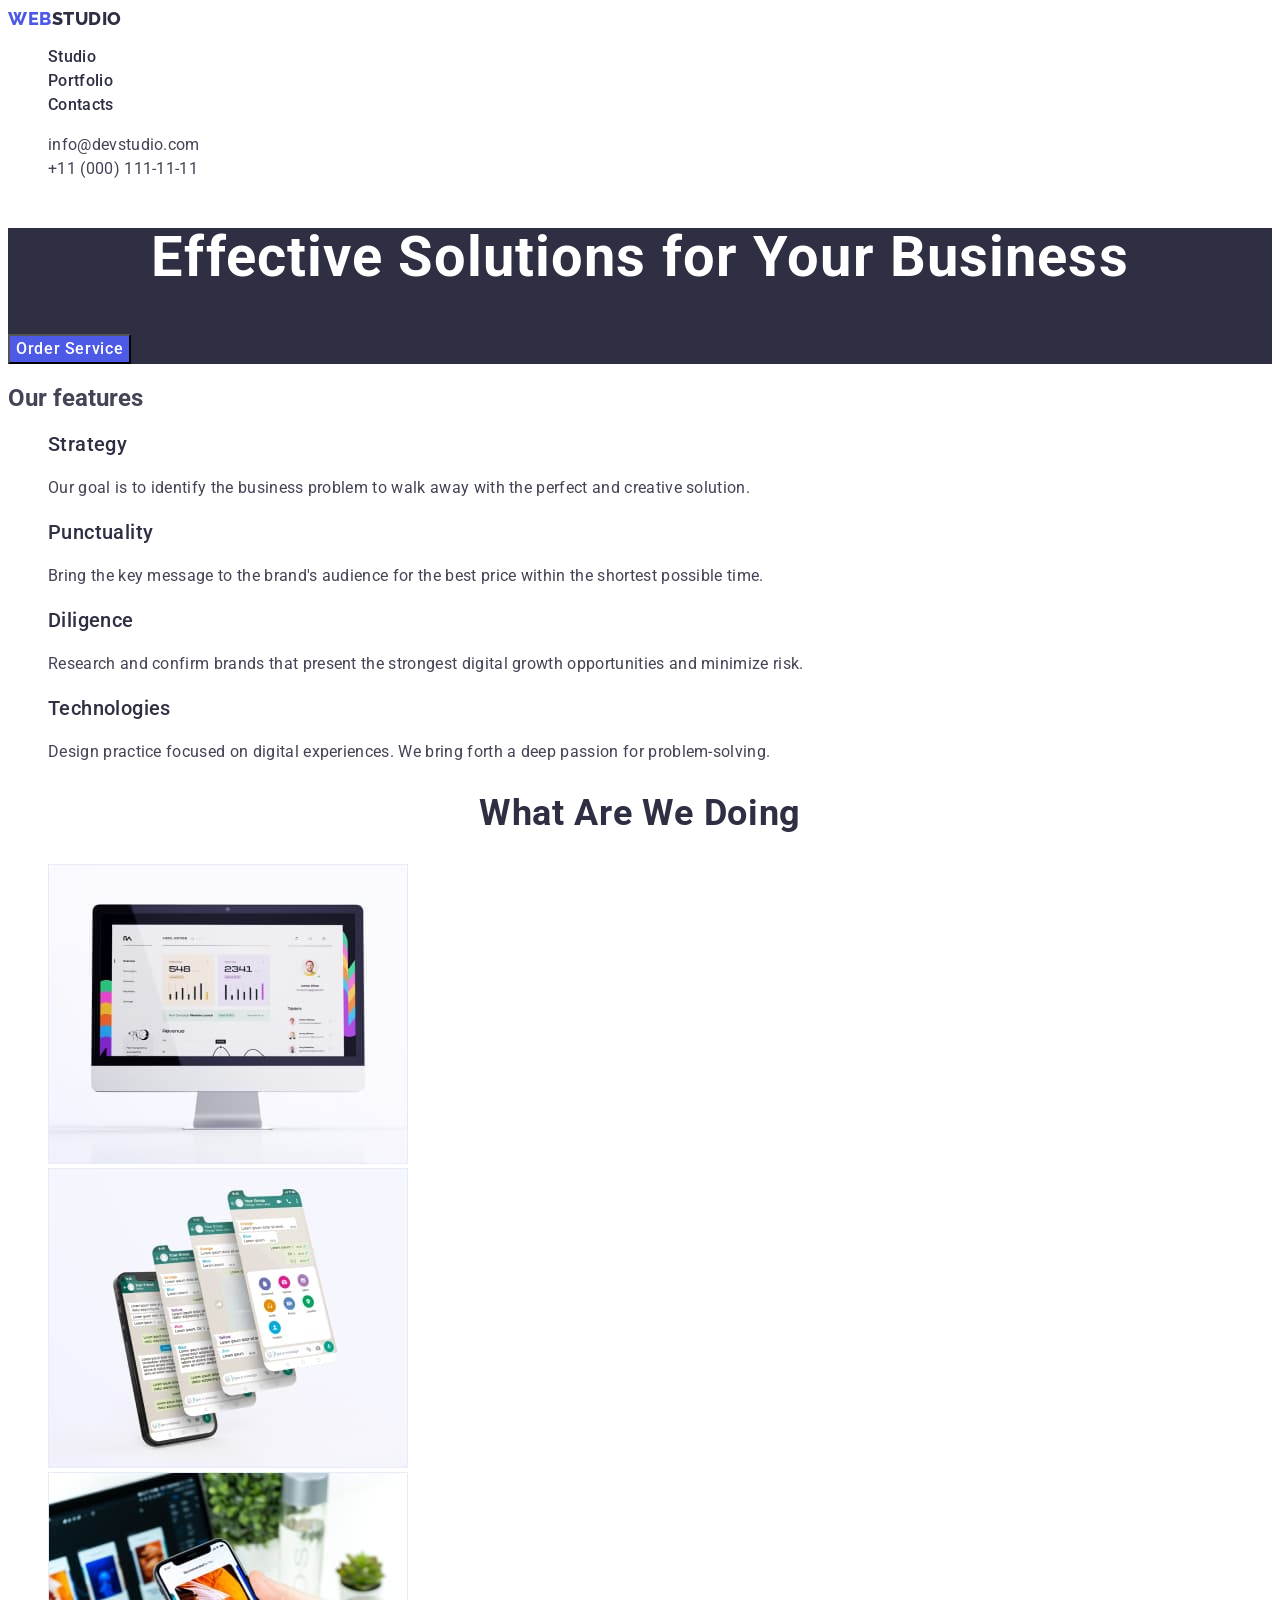
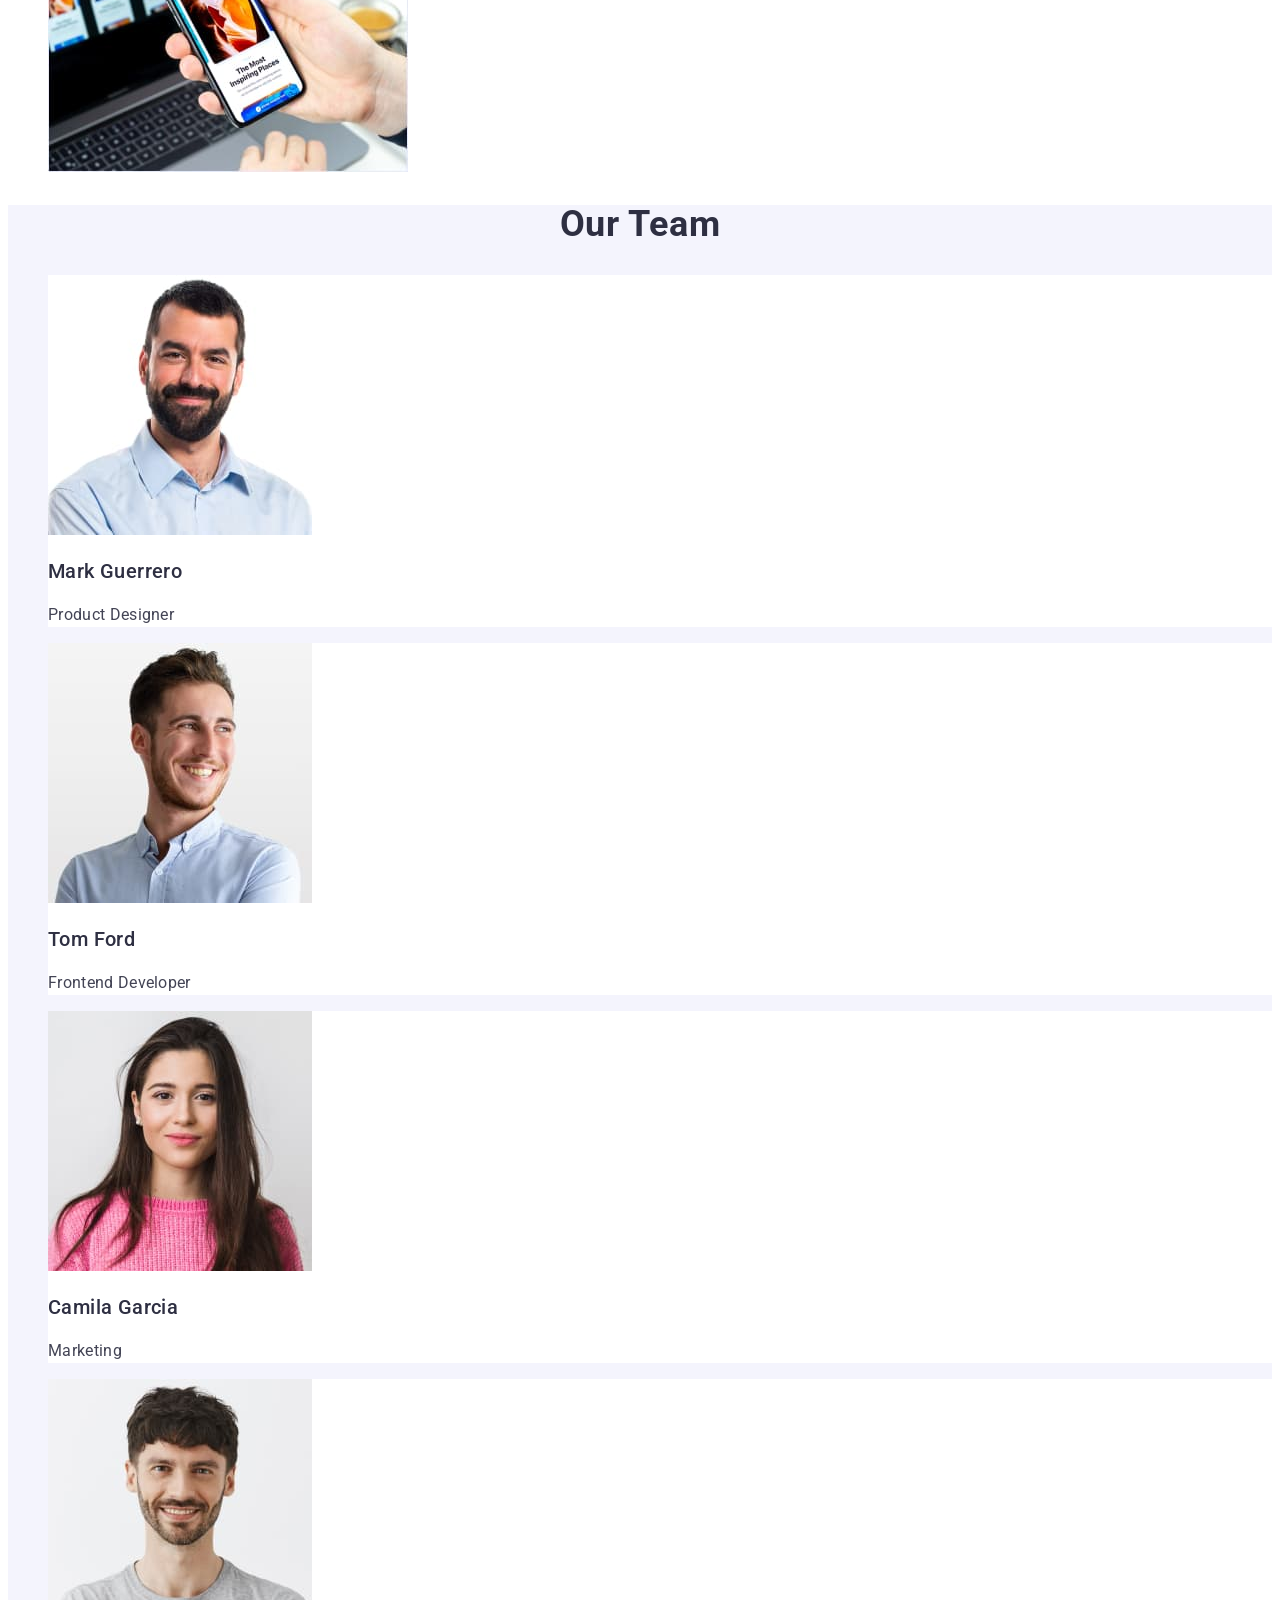
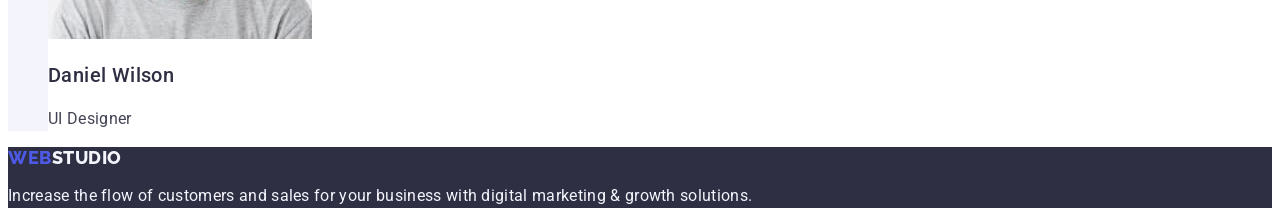
==== index.html @ b7b67eef "Initial commit" ====
<!DOCTYPE html>
<html lang="en">
<head>
    <meta charset="UTF-8">
    <meta name="viewport" content="width=device-width, initial-scale=1.0">
    <title>Home work</title>
    <link rel="preconnect" href="https://fonts.googleapis.com">
    <link rel="preconnect" href="https://fonts.gstatic.com" crossorigin>
    <link href="https://fonts.googleapis.com/css2?family=Raleway:wght@800&family=Roboto:wght@400;500;700;900&display=swap"
        rel="stylesheet">
    <link rel="stylesheet" href="./css/styles.css">
</head>
<body>
    <header>
        <nav class="navigation">
            <a href="./index.html" class="navigation-logo link">
                Web<span class="logo-part">Studio</span>
            </a>

            <ul class="navigation-list list">
               
                <li class="list-item">
                    <a href="./index.html" class="item-link link">Studio</a>
                </li>
               
                <li class="list-item">
                    <a href="./portfolio.html" class="item-link link">Portfolio</a>
                </li>
                
                <li class="list-item">
                    <a href="" class="item-link link">Contacts</a>
                </li>
            
            </ul>
        </nav>

        <address class="contacts-nav">
            <ul class="contacts-list list">
                
                <li class="list-item">
                    <a href="mailto:info@devstudio.com" class="item-link link">info@devstudio.com</a>
                </li>
                
                <li class="list-item">
                    <a href="tel:+110001111111" class="item-link link">+11 (000) 111-11-11</a>
                </li>
            
            </ul>
         </address>
    </header>

    <main>
        
        <section class="hero">
                <h1 class="hero-title">Effective Solutions for Your Business</h1>
                <button type="button" class="hero-button">Order Service</button>
        </section>
        

        <section class="features">
            <h2 class="features-title">Our features</h2>
            <ul class="features-list list">
                <li class="list-item">
                    <h3 class="item-title">Strategy</h3>
                    <p class="item-text">Our goal is to identify the business
                    problem to walk away with the perfect and creative solution.</p>
                </li>
                <li class="list-item">
                    <h3 class="item-title">Punctuality</h3>
                    <p class="item-text">Bring the key message to the brand's audience for the best price within the shortest possible time.</p>
                </li>
                <li class="list-item">
                    <h3 class="item-title">Diligence</h3>
                    <p class="item-text">Research and confirm brands that present the strongest digital growth opportunities and minimize risk.</p>
                </li>
                <li class="list-item">
                    <h3 class="item-title">Technologies</h3>
                    <p class="item-text">Design practice focused on digital experiences. We bring forth a deep passion for problem-solving.</p>
                </li>
            </ul>
        </section>

        <section class="work">
            <h2 class="work-title">What are we doing</h2>
            <ul class="work-list list">
                <li class="work-item">
                    <img src="./images/img1.jpg" alt="Monitor displaying statistics" width="360">
                </li>
                <li class="work-item">
                    <img src="./images/img2(1).jpg" alt="Mobile phone and correspondence" width="360">
                </li>
                <li class="work-item">
                    <img src="./images/img3(1).jpg" alt="Mobile phone and laptop with images on screen" width="360">
                </li>
            </ul>
        </section>

        <section class="team">
            <h2 class="team-title">Our Team</h2>
            <ul class="team-list list">
                <li class="list-item">
                    <img src="./images/img(1).jpg" alt="photo of a company employee" width="264">
                    <h3 class="item-title">Mark Guerrero</h3>
                    <p class="item-text">Product Designer</p>
                </li>
                <li class="list-item">
                    <img src="./images/img(2)(1)(1).jpg" alt="photo of a company employee" width="264">
                    <h3 class="item-title">Tom Ford</h3>
                    <p class="item-text">Frontend Developer</p>
                </li>
                <li class="list-item">
                    <img src="./images/img(3)(1)(1).jpg" alt="photo of a company employee" width="264">
                    <h3 class="item-title">Camila Garcia</h3>
                    <p class="item-text">Marketing</p>
                </li>
                <li class="list-item">
                    <img src="./images/img(4)(1).jpg" alt="photo of a company employee" width="264">
                    <h3 class="item-title">Daniel Wilson</h3>
                    <p class="item-text">UI Designer</p>
                </li>
            </ul>
        </section>
    </main>

    <footer class="second-logo">
        <a href="./index.html" class="second-logo-link link">
            Web<span class="second-logo-part">Studio</span>
        </a>
        <p class="second-logo-text">Increase the flow of customers and sales for your business with digital marketing & growth solutions.</p>
    </footer>
</body>
</html>
---- css/styles.css ----
:root {
     --main-text-color: #434455;
     --secondary-text-color: #2E2F42;
     --main-bg-color: #FFF;
     --secobdary-bg-color: #F4F4FD;
     --main-focus-color: #4D5AE5;
     --secondary-focus-color: #404BBF;
}

body {
     font-family: 'Roboto', sans-serif;
     background-color: var(--main-bg-color);
     color: var(--main-text-color)
}

.link {
     text-decoration: none;
}

.list {
     list-style: none;
}

/* logo */

.navigation-logo {
      font-size: 18px;
      font-family: 'Raleway', sans-serif;
      font-weight: 800;
      line-height: 1.17;
      letter-spacing: 0.54px;
      text-transform: uppercase;
      color: var(--main-focus-color);
}

.logo-part {
     color: var(--secondary-text-color);
}

/* Header navigation */

.navigation-list .item-link {
     font-size: 16px;
     font-weight: 500;
     line-height: 1.5;
     letter-spacing: 0.02em;
     color: var(--secondary-text-color);
}

.navigation-list .item-link:hover,
.navigation-list .item-link:focus {
     color: var(--secondary-focus-color);
}

.contacts-nav {
     font-style: normal;
}

.contacts-list .item-link {
      font-size: 16px;
      line-height: 1.5;
      letter-spacing: 0.02em;
      color: var(--main-text-color);
}

.contacts-list .item-link:hover,
.contacts-list .item-link:focus {
     color: var(--secondary-focus-color);
}

/* Hero section */

.hero {
     background-color: var(--secondary-text-color);
}

.hero-title {
      font-size: 56px;
      font-weight: 700;
      line-height: 1.07;
      letter-spacing: 0.02em;
      text-align: center;
      color: var(--main-bg-color);
}

.hero-button {
      font-size: 16px;
      font-family: 'Roboto', sans-serif;
      font-weight: 500;
      line-height: 1.5;
      letter-spacing: 0.04em;
      background-color: var(--main-focus-color);
      color: var(--main-bg-color);
      cursor: pointer;
}

.hero-button:hover,
.hero-button:focus {
     background-color: var(--secondary-focus-color);
}

/* Features section */

.features-list .item-title {
      font-size: 20px;
      font-family: Roboto;
      font-weight: 500;
      line-height: 1.2;
      letter-spacing: 0.02em;
      color: var(--secondary-text-color);
}

.features-list .item-text {
      font-size: 16px;
      line-height: 1.5;
      letter-spacing: 0.02em;
      color: var(--main-text-color);
}

/* Work section */

.work-title {
      font-size: 36px;
      font-weight: 700;
      line-height: 1.11;
      letter-spacing: 0.02em;
      text-transform: capitalize;
      text-align: center;
      color: var(--secondary-text-color);
}

/* Team section */

.team {
     background-color: var(--secobdary-bg-color);
}

.team-title {
      font-size: 36px;
      font-weight: 700;
      line-height: 1.11;
      letter-spacing: 0.02em;
      text-transform: capitalize;
      text-align: center;
      color: var(--secondary-text-color);
}

.team-list .list-item {
     background-color: var(--main-bg-color);
}

.team-list .item-title {
      font-size: 20px;
      font-weight: 500;
      line-height: 1.2;
      letter-spacing: 0.02em;
      color: var(--secondary-text-color);
}

.team-list .item-text {
      font-size: 16px;
      line-height: 1.5;
      letter-spacing: 0.02em;
      color: var(--main-text-color);
}

/* Footer */

.second-logo {
     background-color: var(--secondary-text-color);
}

.second-logo-link {
      font-size: 18px;
      font-family: 'Raleway', sans-serif;
      font-weight: 800;
      line-height: 1.17;
      letter-spacing: 0.03em;
      text-transform: uppercase;
      color: var(--main-focus-color);
}

.second-logo-part {
     color: var(--secobdary-bg-color);
}

.second-logo-text {
      font-size: 16px;
      line-height: 1.5;
      letter-spacing: 0.02em;
      color: var(--secobdary-bg-color);
}

/* Portfolio services */

.services-list .item-button {
      font-size: 16px;
      font-family: 'Roboto', sans-serif;
      font-weight: 500;
      line-height: 1.5;
      letter-spacing: 0.04em;
      color: var(--main-focus-color);
      background-color: var(--secobdary-bg-color);
      cursor: pointer;
}

.services-list .item-button:hover,
.services-list .item-button:focus {
     color: var(--main-bg-color);
     background-color: var(--secondary-focus-color);
}

/* Images */

.images-list .item-title {
      font-size: 20px;
      font-weight: 500;
      line-height: 1.2;
      letter-spacing: 0.02em;
      color: var(--secondary-text-color);
}

.images-list .item-text {
      font-size: 16px;
      line-height: 1.5;
      letter-spacing: 0.02em;
      color: var(--main-text-color)
}
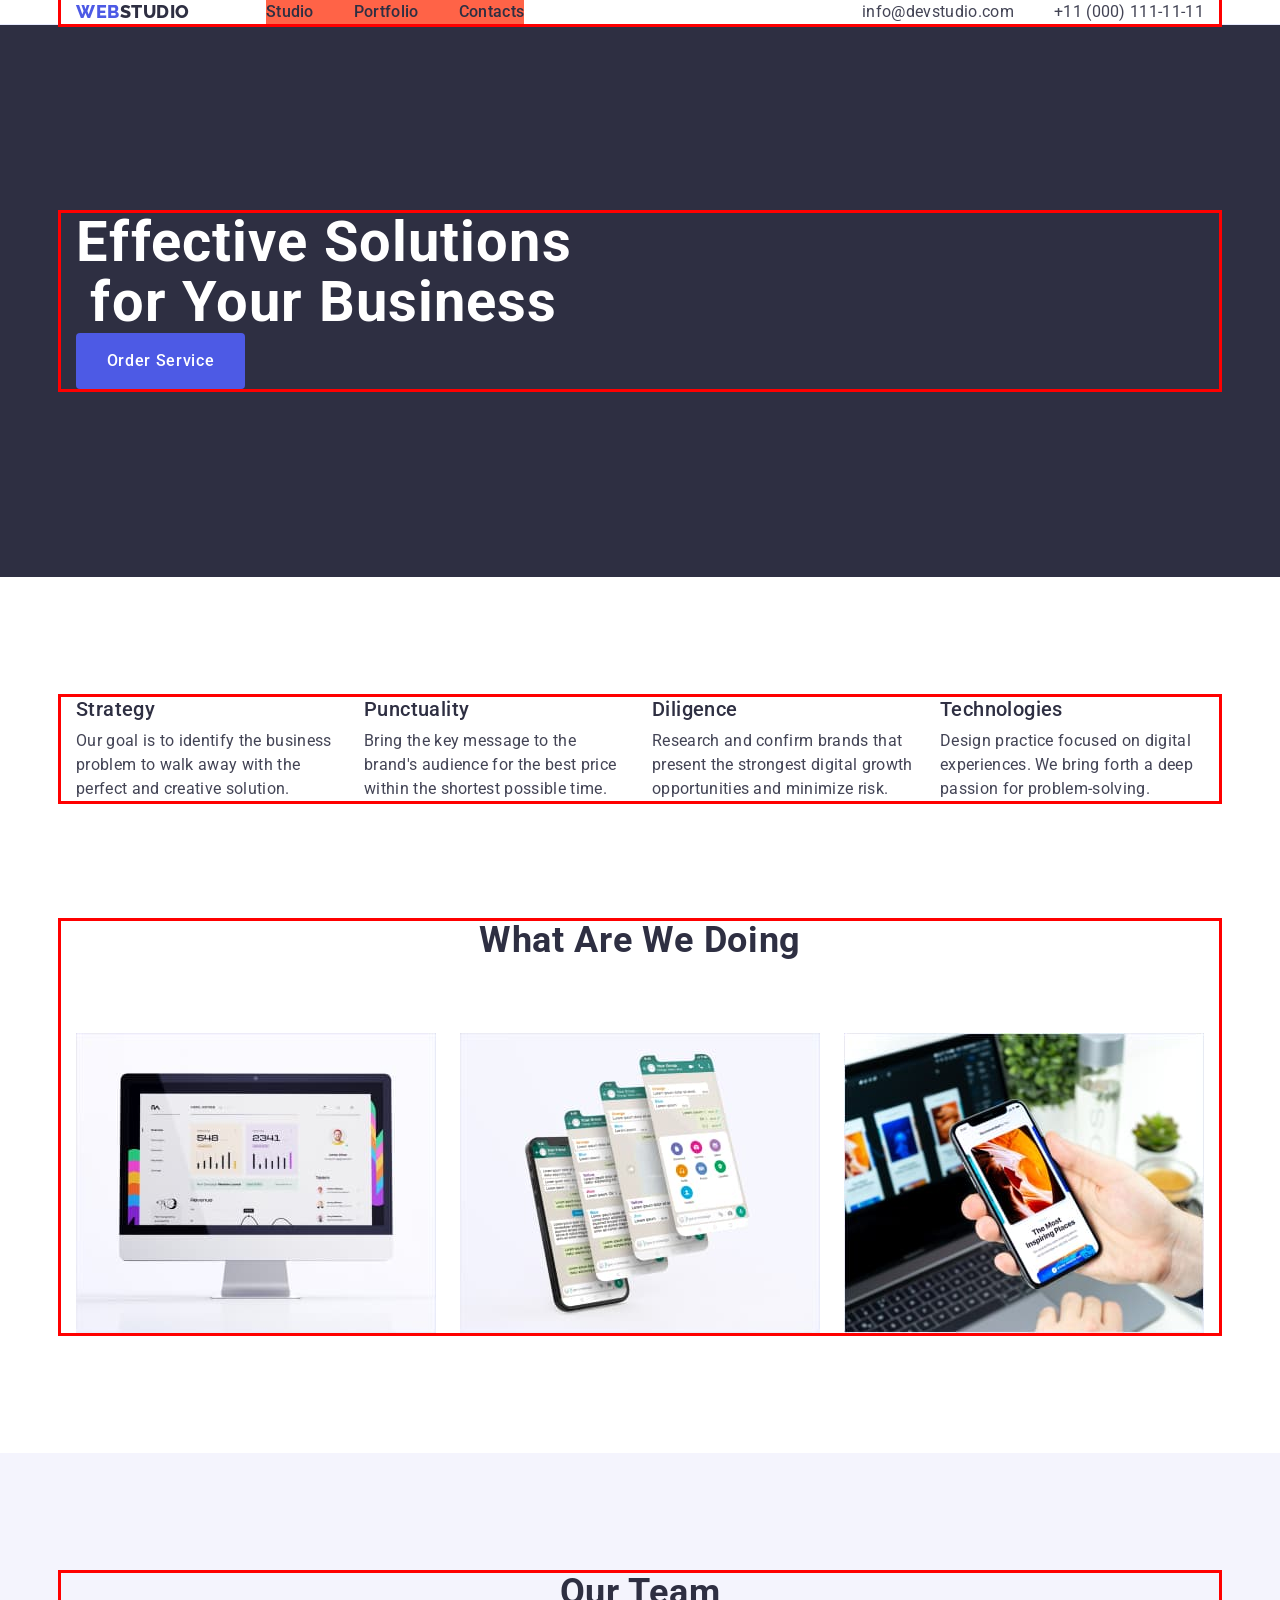
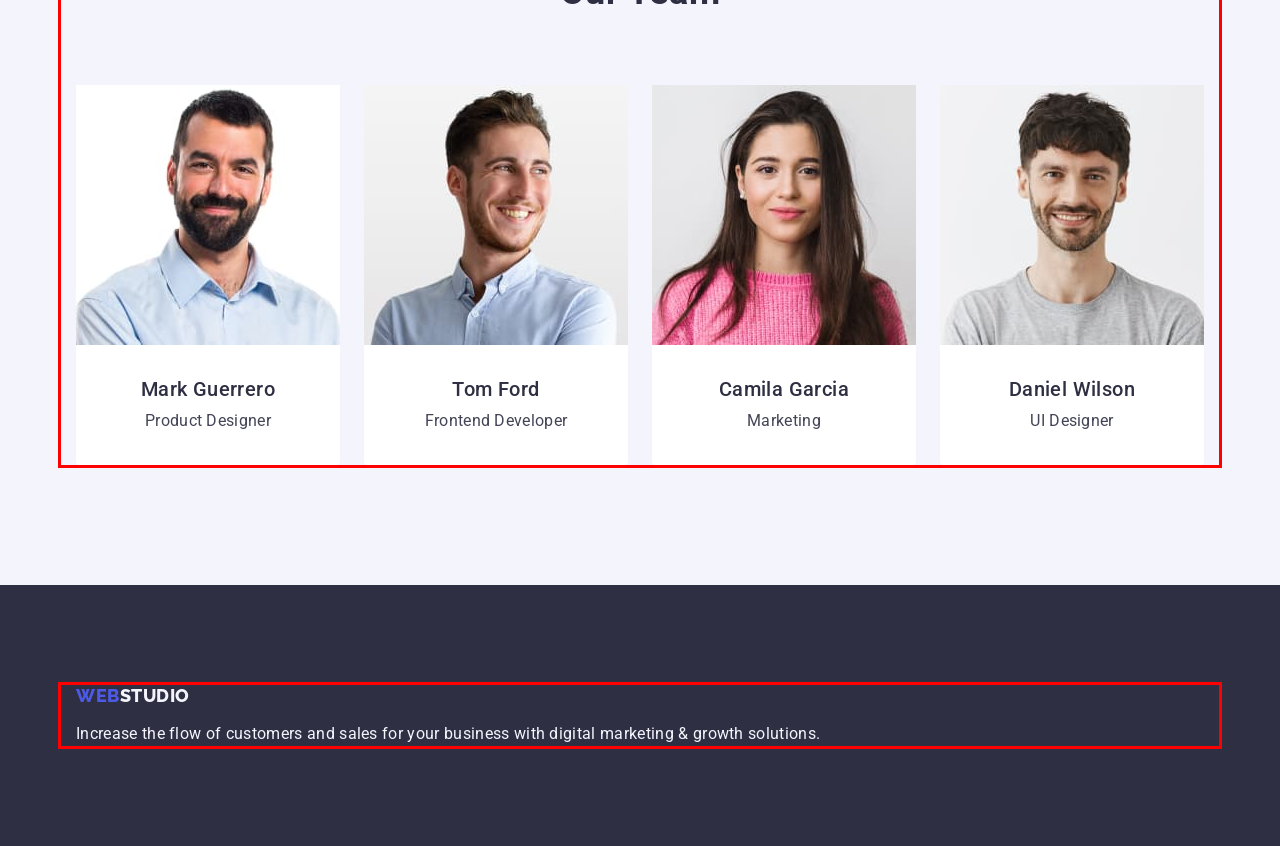
==== commit 1812384f: "final" ====
--- a/index.html
+++ b/index.html
@@ -1,132 +1,163 @@
 <!DOCTYPE html>
 <html lang="en">
+
 <head>
     <meta charset="UTF-8">
     <meta name="viewport" content="width=device-width, initial-scale=1.0">
     <title>Home work</title>
     <link rel="preconnect" href="https://fonts.googleapis.com">
     <link rel="preconnect" href="https://fonts.gstatic.com" crossorigin>
-    <link href="https://fonts.googleapis.com/css2?family=Raleway:wght@800&family=Roboto:wght@400;500;700;900&display=swap"
+    <link
+        href="https://fonts.googleapis.com/css2?family=Raleway:wght@800&family=Roboto:wght@400;500;700;900&display=swap"
         rel="stylesheet">
+    <link rel="stylesheet" href="https://cdnjs.cloudflare.com/ajax/libs/modern-normalize/2.0.0/modern-normalize.min.css"
+        integrity="sha512-4xo8blKMVCiXpTaLzQSLSw3KFOVPWhm/TRtuPVc4WG6kUgjH6J03IBuG7JZPkcWMxJ5huwaBpOpnwYElP/m6wg=="
+        crossorigin="anonymous" referrerpolicy="no-referrer" />
     <link rel="stylesheet" href="./css/styles.css">
 </head>
+
 <body>
-    <header>
-        <nav class="navigation">
-            <a href="./index.html" class="navigation-logo link">
-                Web<span class="logo-part">Studio</span>
-            </a>
+    <header class="header">
+        <div class="container main-container">
+            <nav class="header-navigation">
+                <a href="./index.html" class="header-logo link">
+                    Web<span class="logo-part">Studio</span>
+                </a>
 
-            <ul class="navigation-list list">
-               
-                <li class="list-item">
-                    <a href="./index.html" class="item-link link">Studio</a>
-                </li>
-               
-                <li class="list-item">
-                    <a href="./portfolio.html" class="item-link link">Portfolio</a>
-                </li>
-                
-                <li class="list-item">
-                    <a href="" class="item-link link">Contacts</a>
-                </li>
-            
-            </ul>
-        </nav>
+                <ul class="header-list list">
 
-        <address class="contacts-nav">
-            <ul class="contacts-list list">
-                
-                <li class="list-item">
-                    <a href="mailto:info@devstudio.com" class="item-link link">info@devstudio.com</a>
-                </li>
-                
-                <li class="list-item">
-                    <a href="tel:+110001111111" class="item-link link">+11 (000) 111-11-11</a>
-                </li>
-            
-            </ul>
-         </address>
+                    <li class="header-item">
+                        <a href="./index.html" class="header-link link">Studio</a>
+                    </li>
+
+                    <li class="header-item">
+                        <a href="./portfolio.html" class="header-link link">Portfolio</a>
+                    </li>
+
+                    <li class="header-item">
+                        <a href="" class="header-link link">Contacts</a>
+                    </li>
+
+                </ul>
+            </nav>
+
+            <address class="contacts">
+                <ul class="contacts-list list">
+
+                    <li class="contacts-item">
+                        <a href="mailto:info@devstudio.com" class="contacts-link link">info@devstudio.com</a>
+                    </li>
+
+                    <li class="contacts-item">
+                        <a href="tel:+110001111111" class="contacts-link link">+11 (000) 111-11-11</a>
+                    </li>
+
+                </ul>
+            </address>
+        </div>
     </header>
 
     <main>
-        
+
         <section class="hero">
+            <div class="container">
                 <h1 class="hero-title">Effective Solutions for Your Business</h1>
                 <button type="button" class="hero-button">Order Service</button>
+            </div>
         </section>
-        
+
 
         <section class="features">
-            <h2 class="features-title">Our features</h2>
-            <ul class="features-list list">
-                <li class="list-item">
-                    <h3 class="item-title">Strategy</h3>
-                    <p class="item-text">Our goal is to identify the business
-                    problem to walk away with the perfect and creative solution.</p>
-                </li>
-                <li class="list-item">
-                    <h3 class="item-title">Punctuality</h3>
-                    <p class="item-text">Bring the key message to the brand's audience for the best price within the shortest possible time.</p>
-                </li>
-                <li class="list-item">
-                    <h3 class="item-title">Diligence</h3>
-                    <p class="item-text">Research and confirm brands that present the strongest digital growth opportunities and minimize risk.</p>
-                </li>
-                <li class="list-item">
-                    <h3 class="item-title">Technologies</h3>
-                    <p class="item-text">Design practice focused on digital experiences. We bring forth a deep passion for problem-solving.</p>
-                </li>
-            </ul>
+            <div class="container">
+                <h2 class="features-title visually-hidden">Our features</h2>
+                <ul class="features-list list">
+                    <li class="features-list-item">
+                        <h3 class="features-item-title">Strategy</h3>
+                        <p class="features-item-text">Our goal is to identify the business
+                            problem to walk away with the perfect and creative solution.</p>
+                    </li>
+                    <li class="features-list-item">
+                        <h3 class="features-item-title">Punctuality</h3>
+                        <p class="features-item-text">Bring the key message to the brand's audience for the best price
+                            within the shortest possible time.</p>
+                    </li>
+                    <li class="features-list-item">
+                        <h3 class="features-item-title">Diligence</h3>
+                        <p class="features-item-text">Research and confirm brands that present the strongest digital
+                            growth opportunities and minimize risk.</p>
+                    </li>
+                    <li class="features-list-item">
+                        <h3 class="features-item-title">Technologies</h3>
+                        <p class="features-item-text">Design practice focused on digital experiences. We bring forth a
+                            deep passion for problem-solving.</p>
+                    </li>
+                </ul>
+            </div>
         </section>
 
         <section class="work">
-            <h2 class="work-title">What are we doing</h2>
-            <ul class="work-list list">
-                <li class="work-item">
-                    <img src="./images/img1.jpg" alt="Monitor displaying statistics" width="360">
-                </li>
-                <li class="work-item">
-                    <img src="./images/img2(1).jpg" alt="Mobile phone and correspondence" width="360">
-                </li>
-                <li class="work-item">
-                    <img src="./images/img3(1).jpg" alt="Mobile phone and laptop with images on screen" width="360">
-                </li>
-            </ul>
+            <div class="container">
+                <h2 class="work-title">What are we doing</h2>
+                <ul class="work-list list">
+                    <li class="work-item">
+                        <img src="./images/img1.jpg" alt="Monitor displaying statistics" width="360">
+                    </li>
+                    <li class="work-item">
+                        <img src="./images/img2(1).jpg" alt="Mobile phone and correspondence" width="360">
+                    </li>
+                    <li class="work-item">
+                        <img src="./images/img3(1).jpg" alt="Mobile phone and laptop with images on screen" width="360">
+                    </li>
+                </ul>
+            </div>
         </section>
 
         <section class="team">
-            <h2 class="team-title">Our Team</h2>
-            <ul class="team-list list">
-                <li class="list-item">
-                    <img src="./images/img(1).jpg" alt="photo of a company employee" width="264">
-                    <h3 class="item-title">Mark Guerrero</h3>
-                    <p class="item-text">Product Designer</p>
-                </li>
-                <li class="list-item">
-                    <img src="./images/img(2)(1)(1).jpg" alt="photo of a company employee" width="264">
-                    <h3 class="item-title">Tom Ford</h3>
-                    <p class="item-text">Frontend Developer</p>
-                </li>
-                <li class="list-item">
-                    <img src="./images/img(3)(1)(1).jpg" alt="photo of a company employee" width="264">
-                    <h3 class="item-title">Camila Garcia</h3>
-                    <p class="item-text">Marketing</p>
-                </li>
-                <li class="list-item">
-                    <img src="./images/img(4)(1).jpg" alt="photo of a company employee" width="264">
-                    <h3 class="item-title">Daniel Wilson</h3>
-                    <p class="item-text">UI Designer</p>
-                </li>
-            </ul>
+            <div class="container">
+                <h2 class="team-title">Our Team</h2>
+                <ul class="team-list list">
+                    <li class="team-list-item">
+                        <img src="./images/img(1).jpg" alt="photo of a company employee" width="264">
+                        <div class="container-item">
+                            <h3 class="team-item-title">Mark Guerrero</h3>
+                            <p class="team-item-text">Product Designer</p>
+                        </div>
+                    </li>
+                    <li class="team-list-item">
+                        <img src="./images/img(2)(1)(1).jpg" alt="photo of a company employee" width="264">
+                        <div class="container-item">
+                            <h3 class="team-item-title">Tom Ford</h3>
+                            <p class="team-item-text">Frontend Developer</p>
+                        </div>
+                    </li>
+                    <li class="team-list-item">
+                        <img src="./images/img(3)(1)(1).jpg" alt="photo of a company employee" width="264">
+                        <div class="container-item">
+                            <h3 class="team-item-title">Camila Garcia</h3>
+                            <p class="team-item-text">Marketing</p>
+                        </div>
+                    </li>
+                    <li class="team-list-item">
+                        <img src="./images/img(4)(1).jpg" alt="photo of a company employee" width="264">
+                        <div class="container-item">
+                            <h3 class="team-item-title">Daniel Wilson</h3>
+                            <p class="team-item-text">UI Designer</p>
+                        </div>
+                    </li>
+                </ul>
+            </div>
         </section>
     </main>
 
     <footer class="second-logo">
-        <a href="./index.html" class="second-logo-link link">
-            Web<span class="second-logo-part">Studio</span>
-        </a>
-        <p class="second-logo-text">Increase the flow of customers and sales for your business with digital marketing & growth solutions.</p>
+        <div class="container">
+            <a href="./index.html" class="second-logo-link link">
+                Web<span class="second-logo-part">Studio</span>
+            </a>
+            <p class="second-logo-text">Increase the flow of customers and sales for your business with digital
+                marketing & growth solutions.</p>
+        </div>
     </footer>
 </body>
+
 </html>
--- a/css/styles.css
+++ b/css/styles.css
@@ -7,6 +7,28 @@
      --secondary-focus-color: #404BBF;
 }
 
+/* Reset */
+
+h1,
+h2,
+h3,
+p {
+     margin: 0;
+}
+
+/* All */
+
+img {
+     display: block;
+}
+
+.container {
+     width: 1158px;
+     padding: 0 15px;
+     margin: 0 auto;
+     outline: solid red;
+}
+
 body {
      font-family: 'Roboto', sans-serif;
      background-color: var(--main-bg-color);
@@ -19,18 +41,38 @@
 
 .list {
      list-style: none;
+     margin: 0;
+     padding: 0;
+}
+
+.visually-hidden {
+     position: absolute;
+     width: 1px;
+     height: 1px;
+     margin: -1px;
+     border: 0;
+     padding: 0;
+     white-space: nowrap;
+     clip-path: inset(100%);
+     clip: rect(0 0 0 0);
+     overflow: hidden;
 }
 
 /* logo */
 
-.navigation-logo {
-      font-size: 18px;
-      font-family: 'Raleway', sans-serif;
-      font-weight: 800;
-      line-height: 1.17;
-      letter-spacing: 0.54px;
-      text-transform: uppercase;
-      color: var(--main-focus-color);
+.header {
+     border-bottom: 1px solid #e7e9fc
+}
+
+.header-logo {
+     font-size: 18px;
+     font-family: 'Raleway', sans-serif;
+     font-weight: 800;
+     line-height: 1.17;
+     letter-spacing: 0.54px;
+     text-transform: uppercase;
+     color: var(--main-focus-color);
+     margin-right: 76px;
 }
 
 .logo-part {
@@ -39,32 +81,57 @@
 
 /* Header navigation */
 
-.navigation-list .item-link {
-     font-size: 16px;
-     font-weight: 500;
-     line-height: 1.5;
-     letter-spacing: 0.02em;
-     color: var(--secondary-text-color);
-}
-
-.navigation-list .item-link:hover,
-.navigation-list .item-link:focus {
+.header-navigation {
+     display: flex;
+     align-items: center;
+}
+
+.header-list {
+     display: flex;
+     background-color: tomato;
+     gap: 40px;
+}
+
+.header-link {
+     font-size: 16px;
+     font-weight: 500;
+     line-height: 1.5;
+     letter-spacing: 0.02em;
+     color: var(--secondary-text-color);
+     padding-top: 24px;
+     padding-bottom: 24px;
+}
+
+.header-link:hover,
+.header-link:focus {
      color: var(--secondary-focus-color);
 }
 
-.contacts-nav {
+.main-container {
+     display: flex;
+     align-items: center;
+}
+
+.contacts {
      font-style: normal;
-}
-
-.contacts-list .item-link {
-      font-size: 16px;
-      line-height: 1.5;
-      letter-spacing: 0.02em;
-      color: var(--main-text-color);
-}
-
-.contacts-list .item-link:hover,
-.contacts-list .item-link:focus {
+     margin-left: auto;
+}
+
+.contacts-list {
+     display: flex;
+     gap: 40px;
+
+}
+
+.contacts-link {
+     font-size: 16px;
+     line-height: 1.5;
+     letter-spacing: 0.02em;
+     color: var(--main-text-color);
+}
+
+.contacts-link:hover,
+.contacts-link:focus {
      color: var(--secondary-focus-color);
 }
 
@@ -72,26 +139,35 @@
 
 .hero {
      background-color: var(--secondary-text-color);
+     padding-top: 188px;
+     padding-bottom: 188px;
 }
 
 .hero-title {
-      font-size: 56px;
-      font-weight: 700;
-      line-height: 1.07;
-      letter-spacing: 0.02em;
-      text-align: center;
-      color: var(--main-bg-color);
+     font-size: 56px;
+     font-weight: 700;
+     line-height: 1.07;
+     letter-spacing: 0.02em;
+     text-align: center;
+     color: var(--main-bg-color);
+     max-width: 496px;
 }
 
 .hero-button {
-      font-size: 16px;
-      font-family: 'Roboto', sans-serif;
-      font-weight: 500;
-      line-height: 1.5;
-      letter-spacing: 0.04em;
-      background-color: var(--main-focus-color);
-      color: var(--main-bg-color);
-      cursor: pointer;
+     font-size: 16px;
+     font-family: 'Roboto', sans-serif;
+     font-weight: 500;
+     line-height: 1.5;
+     letter-spacing: 0.04em;
+     background-color: var(--main-focus-color);
+     color: var(--main-bg-color);
+     cursor: pointer;
+     display: block;
+     min-width: 169px;
+     height: 56px;
+     border: none;
+     border-radius: 4px;
+
 }
 
 .hero-button:hover,
@@ -101,83 +177,139 @@
 
 /* Features section */
 
-.features-list .item-title {
-      font-size: 20px;
-      font-family: Roboto;
-      font-weight: 500;
-      line-height: 1.2;
-      letter-spacing: 0.02em;
-      color: var(--secondary-text-color);
-}
-
-.features-list .item-text {
-      font-size: 16px;
-      line-height: 1.5;
-      letter-spacing: 0.02em;
-      color: var(--main-text-color);
+.features {
+     padding-top: 120px;
+     padding-bottom: 120px;
+}
+
+.features-list {
+     display: flex;
+     gap: 24px;
+}
+
+.features-list-item {
+     width: calc((100% - 72px) / 4);
+     flex-shrink: 0;
+}
+
+.features-item-title {
+     font-size: 20px;
+     font-family: Roboto;
+     font-weight: 500;
+     line-height: 1.2;
+     letter-spacing: 0.02em;
+     color: var(--secondary-text-color);
+     margin-bottom: 8px;
+
+}
+
+.features-item-text {
+     font-size: 16px;
+     line-height: 1.5;
+     letter-spacing: 0.02em;
+     color: var(--main-text-color);
 }
 
 /* Work section */
 
+.work {
+     padding-bottom: 120px;
+}
+
 .work-title {
-      font-size: 36px;
-      font-weight: 700;
-      line-height: 1.11;
-      letter-spacing: 0.02em;
-      text-transform: capitalize;
-      text-align: center;
-      color: var(--secondary-text-color);
+     font-size: 36px;
+     font-weight: 700;
+     line-height: 1.11;
+     letter-spacing: 0.02em;
+     text-transform: capitalize;
+     text-align: center;
+     color: var(--secondary-text-color);
+     margin-bottom: 72px;
+}
+
+.work-list {
+     display: flex;
+     gap: 24px;
+}
+
+.work-item {
+     width: calc((100% - 48px) / 3);
 }
 
 /* Team section */
 
 .team {
      background-color: var(--secobdary-bg-color);
+     padding-top: 120px;
+     padding-bottom: 120px;
 }
 
 .team-title {
-      font-size: 36px;
-      font-weight: 700;
-      line-height: 1.11;
-      letter-spacing: 0.02em;
-      text-transform: capitalize;
-      text-align: center;
-      color: var(--secondary-text-color);
-}
-
-.team-list .list-item {
+     font-size: 36px;
+     font-weight: 700;
+     line-height: 1.11;
+     letter-spacing: 0.02em;
+     text-transform: capitalize;
+     text-align: center;
+     color: var(--secondary-text-color);
+     margin-bottom: 72px;
+}
+
+.team-list {
+     display: flex;
+     gap: 24px;
+}
+
+.container-item {
+     padding-top: 32px;
+     padding-bottom: 32px;
+     padding-left: 16px;
+     padding-right: 16px;
+}
+
+.team-list-item {
      background-color: var(--main-bg-color);
-}
-
-.team-list .item-title {
-      font-size: 20px;
-      font-weight: 500;
-      line-height: 1.2;
-      letter-spacing: 0.02em;
-      color: var(--secondary-text-color);
-}
-
-.team-list .item-text {
-      font-size: 16px;
-      line-height: 1.5;
-      letter-spacing: 0.02em;
-      color: var(--main-text-color);
-}
+     width: calc((100% - 72px) / 4);
+     border-radius: 0px 0px 4px 4px;
+}
+
+.team-item-title {
+     font-size: 20px;
+     font-weight: 500;
+     line-height: 1.2;
+     letter-spacing: 0.02em;
+     color: var(--secondary-text-color);
+     text-align: center;
+     margin-bottom: 8px;
+}
+
+.team-item-text {
+     font-size: 16px;
+     line-height: 1.5;
+     letter-spacing: 0.02em;
+     color: var(--main-text-color);
+     text-align: center;
+}
+
 
 /* Footer */
 
 .second-logo {
      background-color: var(--secondary-text-color);
+     padding-top: 100px;
+     padding-bottom: 100px;
 }
 
 .second-logo-link {
-      font-size: 18px;
-      font-family: 'Raleway', sans-serif;
-      font-weight: 800;
-      line-height: 1.17;
-      letter-spacing: 0.03em;
-      text-transform: uppercase;
-      color: var(--main-focus-color);
+     font-size: 18px;
+     font-family: 'Raleway', sans-serif;
+     font-weight: 800;
+     line-height: 1.17;
+     letter-spacing: 0.03em;
+     text-transform: uppercase;
+     color: var(--main-focus-color);
+     display: inline-block;
+     margin-bottom: 16px;
 }
 
 .second-logo-part {
@@ -185,44 +317,85 @@
 }
 
 .second-logo-text {
-      font-size: 16px;
-      line-height: 1.5;
-      letter-spacing: 0.02em;
-      color: var(--secobdary-bg-color);
+     font-size: 16px;
+     line-height: 1.5;
+     letter-spacing: 0.02em;
+     color: var(--secobdary-bg-color);
 }
 
 /* Portfolio services */
 
-.services-list .item-button {
-      font-size: 16px;
-      font-family: 'Roboto', sans-serif;
-      font-weight: 500;
-      line-height: 1.5;
-      letter-spacing: 0.04em;
-      color: var(--main-focus-color);
-      background-color: var(--secobdary-bg-color);
-      cursor: pointer;
-}
-
-.services-list .item-button:hover,
-.services-list .item-button:focus {
+.main {
+     padding-top: 96px;
+     padding-bottom: 120px;
+}
+
+.main-services-list {
+     display: flex;
+     justify-content: center;
+     gap: 24px;
+     margin-bottom: 72px;
+}
+
+.main-item-button {
+     font-size: 16px;
+     font-family: 'Roboto', sans-serif;
+     font-weight: 500;
+     line-height: 1.5;
+     letter-spacing: 0.04em;
+     color: var(--main-focus-color);
+     background-color: var(--secobdary-bg-color);
+     cursor: pointer;
+     padding-top: 12px;
+     padding-bottom: 12px;
+     padding-left: 24px;
+     padding-right: 24px;
+     border: 1px solid #e7e9fc;
+     border-radius: 4px;
+
+}
+
+.main-item-button:hover,
+.main-item-button:focus {
      color: var(--main-bg-color);
      background-color: var(--secondary-focus-color);
+     border: 1px solid transparent;
 }
 
 /* Images */
 
-.images-list .item-title {
-      font-size: 20px;
-      font-weight: 500;
-      line-height: 1.2;
-      letter-spacing: 0.02em;
-      color: var(--secondary-text-color);
-}
-
-.images-list .item-text {
-      font-size: 16px;
-      line-height: 1.5;
-      letter-spacing: 0.02em;
-      color: var(--main-text-color)
+.main-images-list {
+     display: flex;
+     flex-wrap: wrap;
+     column-gap: 24px;
+     row-gap: 48px;
+}
+
+.main-list-item {
+     width: calc((100% - 48px) / 3);
+}
+
+.main-images-list .main-item-title {
+     font-size: 20px;
+     font-weight: 500;
+     line-height: 1.2;
+     letter-spacing: 0.02em;
+     color: var(--secondary-text-color);
+     margin-bottom: 8px;
+}
+
+.main-images-list .main-item-text {
+     font-size: 16px;
+     line-height: 1.5;
+     letter-spacing: 0.02em;
+     color: var(--main-text-color)
+}
+
+.second-container {
+     padding-top: 32px;
+     padding-bottom: 32px;
+     padding-left: 16px;
+     padding-right: 16px;
+     border: 1px solid #e7e9fc;
+     border-top: none;
 }
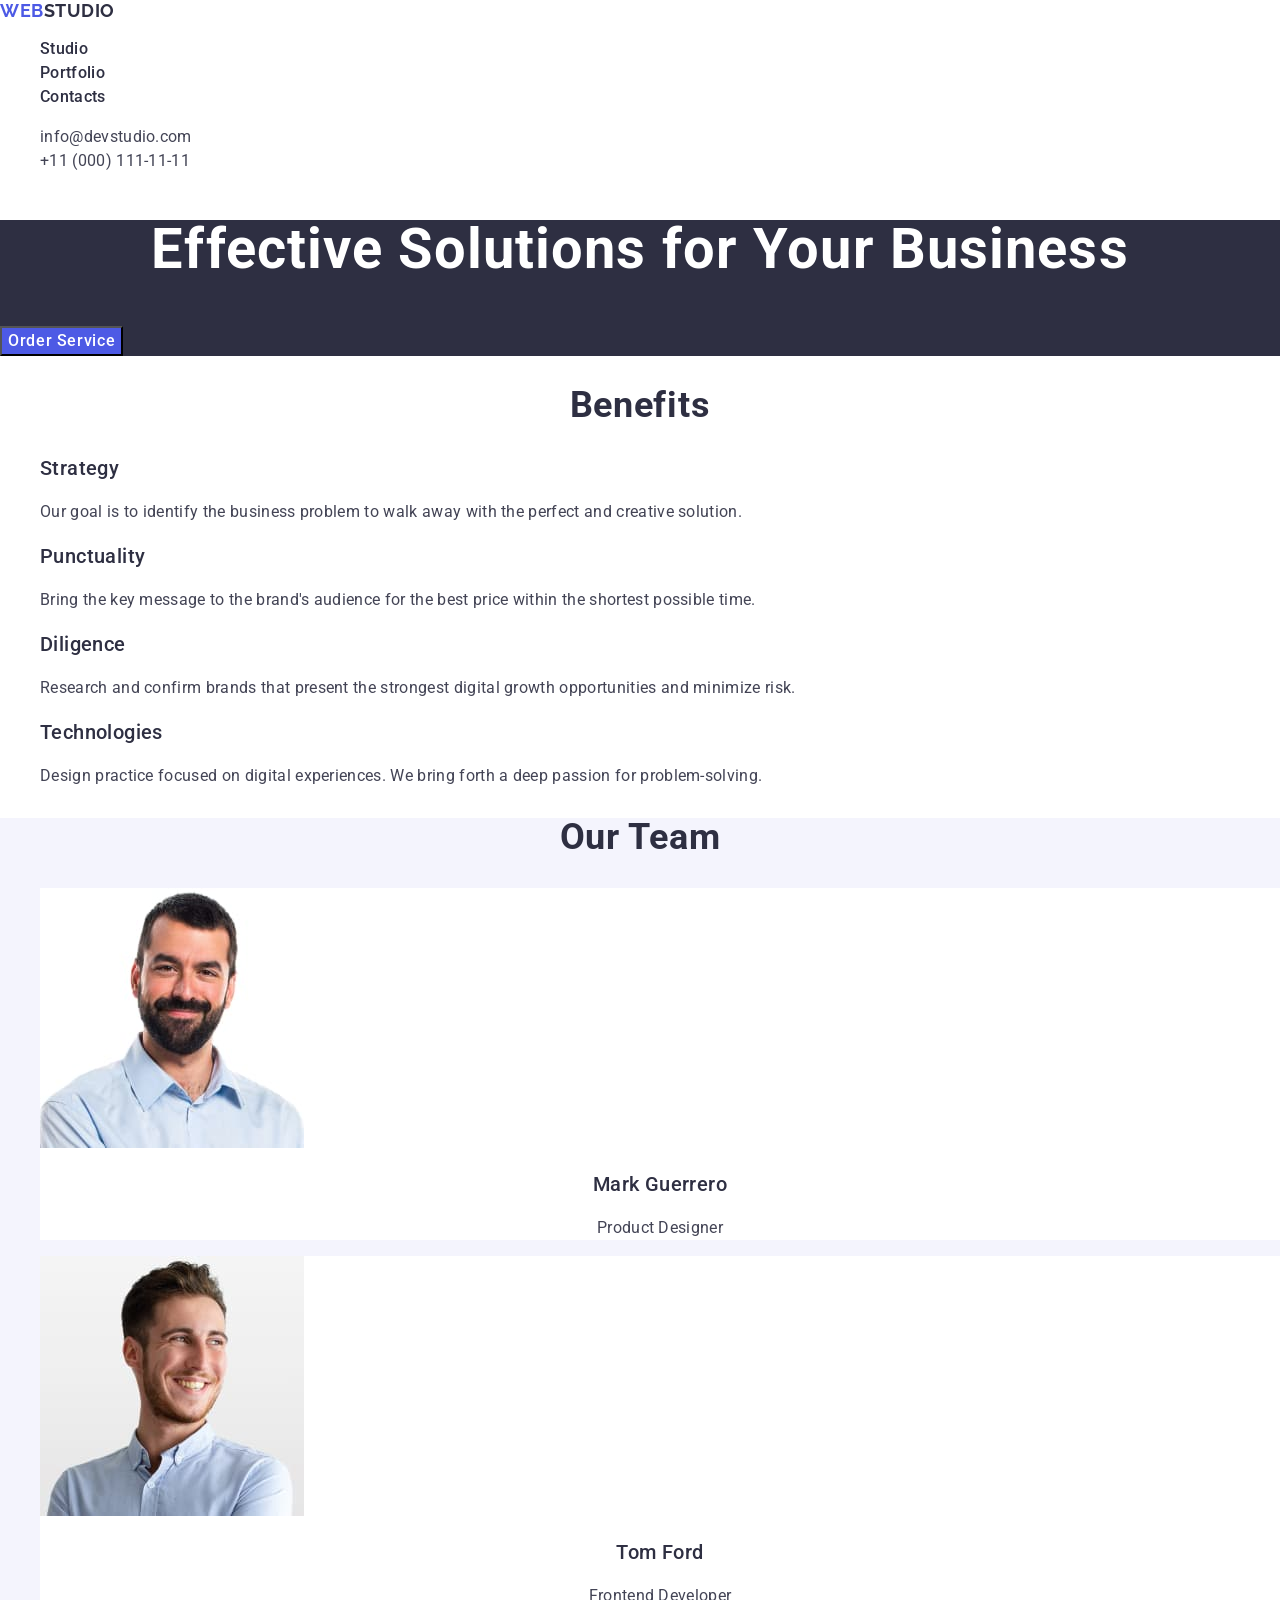
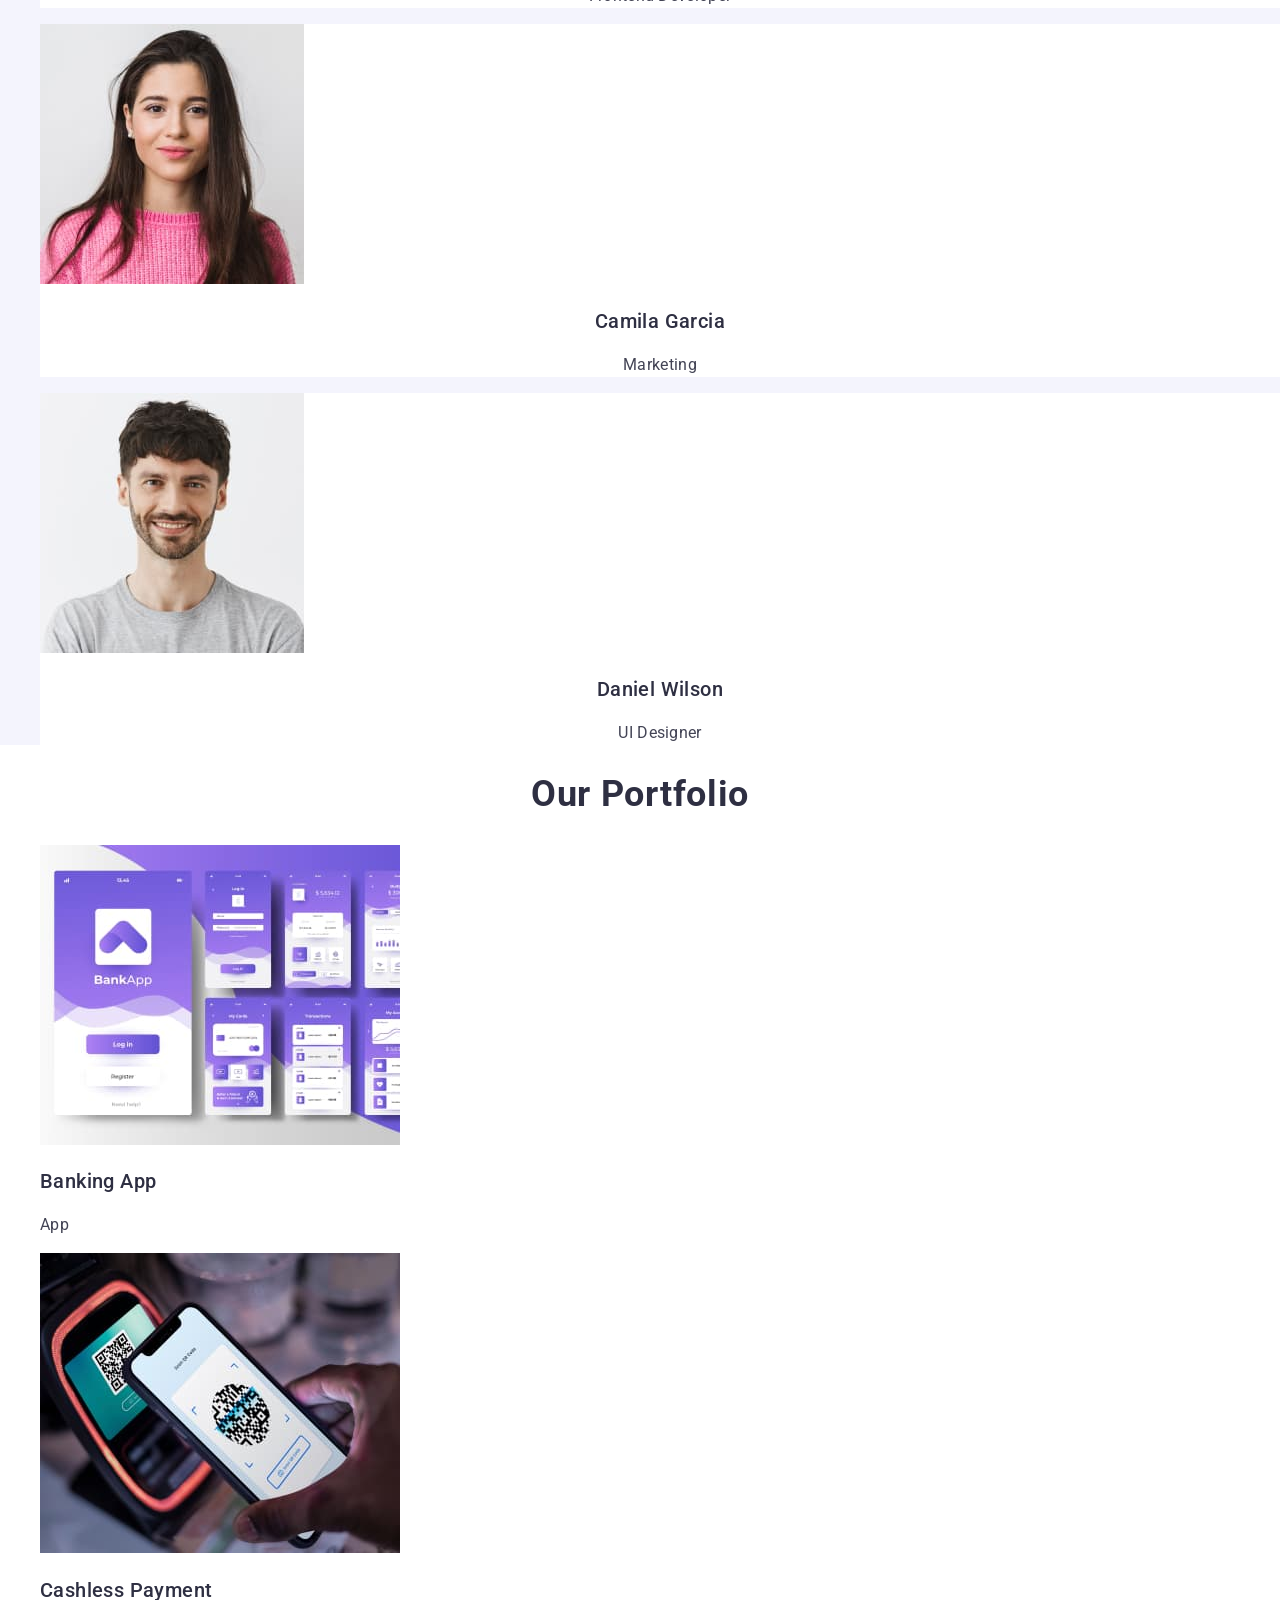
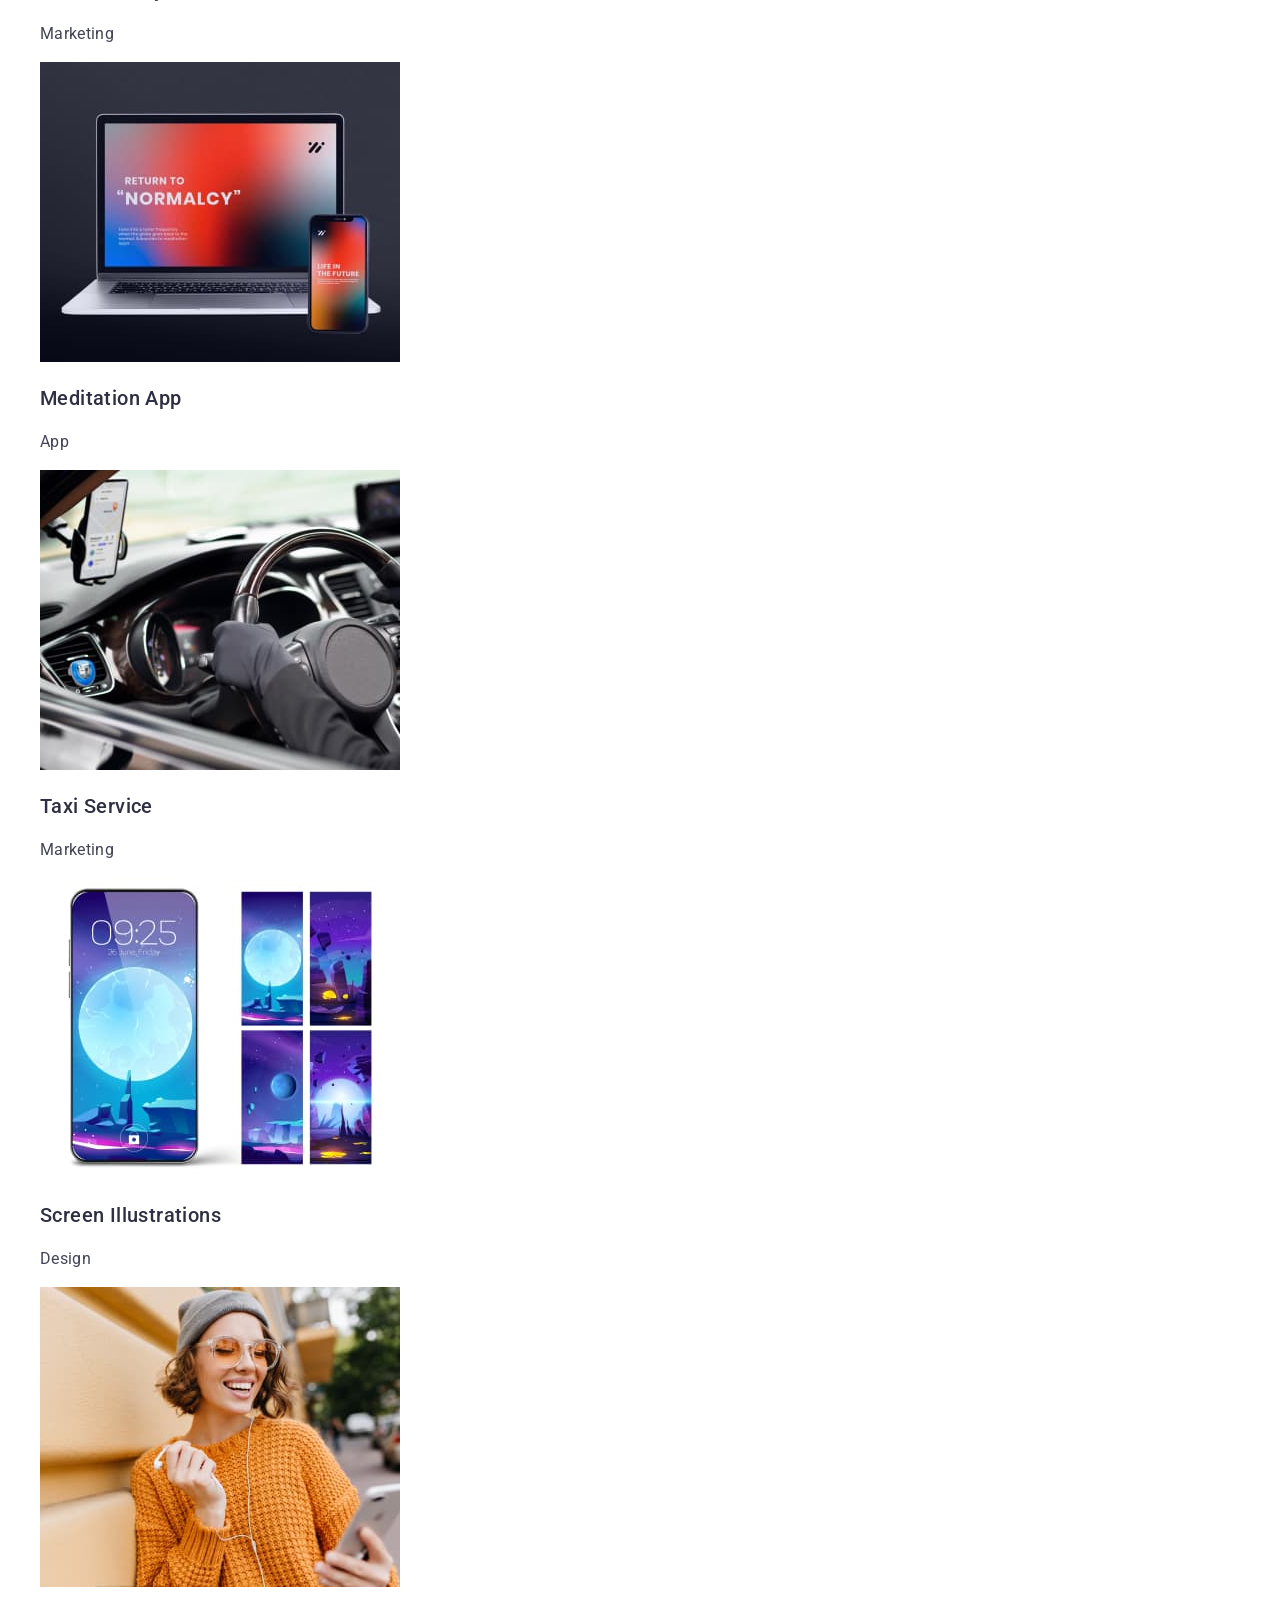
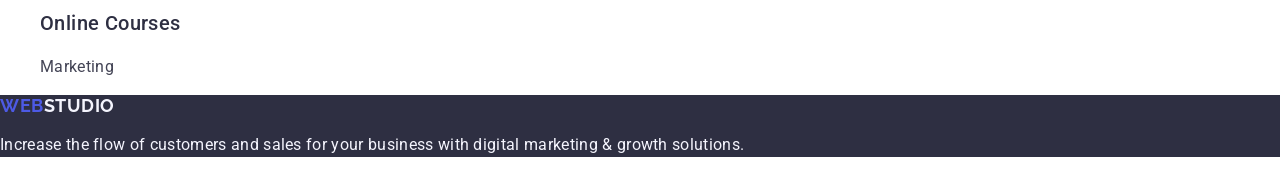
==== commit 04fb8f27: "Initial commit" ====
--- a/index.html
+++ b/index.html
@@ -4,159 +4,159 @@
 <head>
     <meta charset="UTF-8">
     <meta name="viewport" content="width=device-width, initial-scale=1.0">
-    <title>Home work</title>
+    <title>WebStudio</title>
     <link rel="preconnect" href="https://fonts.googleapis.com">
     <link rel="preconnect" href="https://fonts.gstatic.com" crossorigin>
-    <link
-        href="https://fonts.googleapis.com/css2?family=Raleway:wght@800&family=Roboto:wght@400;500;700;900&display=swap"
+    <link href="https://fonts.googleapis.com/css2?family=Raleway:wght@700&family=Roboto:wght@400;500;700&display=swap"
         rel="stylesheet">
-    <link rel="stylesheet" href="https://cdnjs.cloudflare.com/ajax/libs/modern-normalize/2.0.0/modern-normalize.min.css"
-        integrity="sha512-4xo8blKMVCiXpTaLzQSLSw3KFOVPWhm/TRtuPVc4WG6kUgjH6J03IBuG7JZPkcWMxJ5huwaBpOpnwYElP/m6wg=="
-        crossorigin="anonymous" referrerpolicy="no-referrer" />
+    <link rel="stylesheet"
+        href="https://cdnjs.cloudflare.com/ajax/libs/modern-normalize/3.0.0/modern-normalize.min.css">
     <link rel="stylesheet" href="./css/styles.css">
 </head>
 
 <body>
-    <header class="header">
-        <div class="container main-container">
-            <nav class="header-navigation">
-                <a href="./index.html" class="header-logo link">
-                    Web<span class="logo-part">Studio</span>
-                </a>
-
-                <ul class="header-list list">
-
-                    <li class="header-item">
-                        <a href="./index.html" class="header-link link">Studio</a>
-                    </li>
-
-                    <li class="header-item">
-                        <a href="./portfolio.html" class="header-link link">Portfolio</a>
-                    </li>
-
-                    <li class="header-item">
-                        <a href="" class="header-link link">Contacts</a>
-                    </li>
-
-                </ul>
-            </nav>
-
-            <address class="contacts">
-                <ul class="contacts-list list">
-
-                    <li class="contacts-item">
-                        <a href="mailto:info@devstudio.com" class="contacts-link link">info@devstudio.com</a>
-                    </li>
-
-                    <li class="contacts-item">
-                        <a href="tel:+110001111111" class="contacts-link link">+11 (000) 111-11-11</a>
-                    </li>
-
-                </ul>
-            </address>
-        </div>
+    <!--Navigation-->
+    <header class="page-header">
+        <nav class="header-nav">
+            <a class="logo header-logo" href="./index.html">Web<span class="logo-color">Studio</span></a>
+            <ul class="nav-list">
+                <li class="nav-item">
+                    <a class="nav-link" href="./index.html">Studio</a>
+                </li>
+                <li class="nav-item">
+                    <a class="nav-link" href="">Portfolio</a>
+                </li>
+                <li class="nav-item">
+                    <a class="nav-link" href="">Contacts</a>
+                </li>
+            </ul>
+        </nav>
+        <address class="contacts">
+            <ul class="contacts-list">
+                <li class="contacts-item">
+                    <a class="contacts-link" href="mailto:info@devstudio.com">info@devstudio.com</a>
+                </li>
+                <li class="contacts-item">
+                    <a class="contacts-link" href="tel:+110001111111">+11 (000) 111-11-11</a>
+                </li>
+            </ul>
+        </address>
     </header>
 
     <main>
-
+        <!--Hero section-->
         <section class="hero">
-            <div class="container">
-                <h1 class="hero-title">Effective Solutions for Your Business</h1>
-                <button type="button" class="hero-button">Order Service</button>
-            </div>
+            <h1 class="hero-title">Effective Solutions for Your Business</h1>
+            <button class="hero-button" type="button">Order Service</button>
         </section>
-
-
-        <section class="features">
-            <div class="container">
-                <h2 class="features-title visually-hidden">Our features</h2>
-                <ul class="features-list list">
-                    <li class="features-list-item">
-                        <h3 class="features-item-title">Strategy</h3>
-                        <p class="features-item-text">Our goal is to identify the business
-                            problem to walk away with the perfect and creative solution.</p>
-                    </li>
-                    <li class="features-list-item">
-                        <h3 class="features-item-title">Punctuality</h3>
-                        <p class="features-item-text">Bring the key message to the brand's audience for the best price
-                            within the shortest possible time.</p>
-                    </li>
-                    <li class="features-list-item">
-                        <h3 class="features-item-title">Diligence</h3>
-                        <p class="features-item-text">Research and confirm brands that present the strongest digital
-                            growth opportunities and minimize risk.</p>
-                    </li>
-                    <li class="features-list-item">
-                        <h3 class="features-item-title">Technologies</h3>
-                        <p class="features-item-text">Design practice focused on digital experiences. We bring forth a
-                            deep passion for problem-solving.</p>
-                    </li>
-                </ul>
-            </div>
+        <!--Benefits section-->
+        <section class="benefits">
+            <h2 class="section-title">Benefits</h2>
+            <ul class="benefits-list">
+                <li class="benefits-item">
+                    <h3 class="benefits-item-title">Strategy</h3>
+                    <p class="benefits-item-text">Our goal is to identify the business
+                        problem to walk away with the perfect and creative solution.
+                    </p>
+                </li>
+                <li class="benefits-item">
+                    <h3 class="benefits-item-title">Punctuality</h3>
+                    <p class="benefits-item-text">Bring the key message to the brand's audience
+                        for the best price within the shortest possible
+                        time.
+                    </p>
+                </li>
+                <li class="benefits-item">
+                    <h3 class="benefits-item-title">Diligence</h3>
+                    <p class="benefits-item-text">Research and confirm brands that present the strongest
+                        digital growth opportunities and minimize
+                        risk.
+                    </p>
+                </li>
+                <li class="benefits-item">
+                    <h3 class="benefits-item-title">Technologies</h3>
+                    <p class="benefits-item-text">Design practice focused on digital experiences.
+                        We bring forth a deep passion for
+                        problem-solving.
+                    </p>
+                </li>
+            </ul>
         </section>
-
-        <section class="work">
-            <div class="container">
-                <h2 class="work-title">What are we doing</h2>
-                <ul class="work-list list">
-                    <li class="work-item">
-                        <img src="./images/img1.jpg" alt="Monitor displaying statistics" width="360">
-                    </li>
-                    <li class="work-item">
-                        <img src="./images/img2(1).jpg" alt="Mobile phone and correspondence" width="360">
-                    </li>
-                    <li class="work-item">
-                        <img src="./images/img3(1).jpg" alt="Mobile phone and laptop with images on screen" width="360">
-                    </li>
-                </ul>
-            </div>
+        <!--Team section-->
+        <section class="team">
+            <h2 class="section-title">Our Team</h2>
+            <ul class="team-list">
+                <li class="team-item">
+                    <img class="team-item-img" src="./images/mark.jpg" alt="worker Mark" width="264" height="260">
+                    <h3 class="team-item-title">Mark Guerrero</h3>
+                    <p class="team-item-text">Product Designer</p>
+                </li>
+                <li class="team-item">
+                    <img class="team-item-img" src="./images/tom.jpg" alt="worker Tom" width="264" height="260">
+                    <h3 class="team-item-title">Tom Ford</h3>
+                    <p class="team-item-text">Frontend Developer</p>
+                </li>
+                <li class="team-item">
+                    <img class="team-item-img" src="./images/camila.jpg" alt="worker Camila" width="264" height="260">
+                    <h3 class="team-item-title">Camila Garcia</h3>
+                    <p class="team-item-text">Marketing</p>
+                </li>
+                <li class="team-item">
+                    <img class="team-item-img" src="./images/daniel.jpg" alt="worker Daniel" width="264" height="260">
+                    <h3 class="team-item-title">Daniel Wilson</h3>
+                    <p class="team-item-text">UI Designer</p>
+                </li>
+            </ul>
         </section>
-
-        <section class="team">
-            <div class="container">
-                <h2 class="team-title">Our Team</h2>
-                <ul class="team-list list">
-                    <li class="team-list-item">
-                        <img src="./images/img(1).jpg" alt="photo of a company employee" width="264">
-                        <div class="container-item">
-                            <h3 class="team-item-title">Mark Guerrero</h3>
-                            <p class="team-item-text">Product Designer</p>
-                        </div>
-                    </li>
-                    <li class="team-list-item">
-                        <img src="./images/img(2)(1)(1).jpg" alt="photo of a company employee" width="264">
-                        <div class="container-item">
-                            <h3 class="team-item-title">Tom Ford</h3>
-                            <p class="team-item-text">Frontend Developer</p>
-                        </div>
-                    </li>
-                    <li class="team-list-item">
-                        <img src="./images/img(3)(1)(1).jpg" alt="photo of a company employee" width="264">
-                        <div class="container-item">
-                            <h3 class="team-item-title">Camila Garcia</h3>
-                            <p class="team-item-text">Marketing</p>
-                        </div>
-                    </li>
-                    <li class="team-list-item">
-                        <img src="./images/img(4)(1).jpg" alt="photo of a company employee" width="264">
-                        <div class="container-item">
-                            <h3 class="team-item-title">Daniel Wilson</h3>
-                            <p class="team-item-text">UI Designer</p>
-                        </div>
-                    </li>
-                </ul>
-            </div>
+        <!--Portfolio section-->
+        <section class="portfolio">
+            <h2 class="section-title">Our Portfolio</h2>
+            <ul class="portfolio-list">
+                <li class="portfolio-item">
+                    <img class="portfolio-item-img" src="./images/bankingapp.jpg" alt="banking app design" width="360"
+                        height="300">
+                    <h3 class="portfolio-item-title">Banking App</h3>
+                    <p class="portfolio-item-text">App</p>
+                </li>
+                <li class="portfolio-item">
+                    <img class="portfolio-item-img" src="./images/cashlesspayment.jpg" alt="payment using qr code"
+                        width="360" height="300">
+                    <h3 class="portfolio-item-title">Cashless Payment</h3>
+                    <p class="portfolio-item-text">Marketing</p>
+                </li>
+                <li class="portfolio-item">
+                    <img class="portfolio-item-img" src="./images/meditationapp.jpg" alt="laptop and phone" width="360"
+                        height="300">
+                    <h3 class="portfolio-item-title">Meditation App</h3>
+                    <p class="portfolio-item-text">App</p>
+                </li>
+                <li class="portfolio-item">
+                    <img class="portfolio-item-img" src="./images/taxiservice.jpg" alt="car interior" width="360"
+                        height="300">
+                    <h3 class="portfolio-item-title">Taxi Service</h3>
+                    <p class="portfolio-item-text">Marketing</p>
+                </li>
+                <li class="portfolio-item">
+                    <img class="portfolio-item-img" src="./images/screenillustrations.jpg" alt="phone home screen"
+                        width="360" height="300">
+                    <h3 class="portfolio-item-title">Screen Illustrations</h3>
+                    <p class="portfolio-item-text">Design</p>
+                </li>
+                <li class="portfolio-item">
+                    <img class="portfolio-item-img" src="./images/onlinecourses.jpg"
+                        alt="girl with headphones and a phone in her hands" width="360" height="300">
+                    <h3 class="portfolio-item-title">Online Courses</h3>
+                    <p class="portfolio-item-text">Marketing</p>
+                </li>
+            </ul>
         </section>
     </main>
 
-    <footer class="second-logo">
-        <div class="container">
-            <a href="./index.html" class="second-logo-link link">
-                Web<span class="second-logo-part">Studio</span>
-            </a>
-            <p class="second-logo-text">Increase the flow of customers and sales for your business with digital
-                marketing & growth solutions.</p>
-        </div>
+    <footer class="page-footer">
+        <a class="logo footer-logo" href="./index.html">Web<span class="logo-color">Studio</span></a>
+        <p class="footer-text">Increase the flow of customers and sales for your business
+            with digital marketing & growth solutions.
+        </p>
     </footer>
 </body>
 
--- a/css/styles.css
+++ b/css/styles.css
@@ -1,401 +1,175 @@
-:root {
-     --main-text-color: #434455;
-     --secondary-text-color: #2E2F42;
-     --main-bg-color: #FFF;
-     --secobdary-bg-color: #F4F4FD;
-     --main-focus-color: #4D5AE5;
-     --secondary-focus-color: #404BBF;
+ul,
+ol {
+    list-style-type: none;
 }
 
-/* Reset */
-
-h1,
-h2,
-h3,
-p {
-     margin: 0;
+a {
+    text-decoration: none;
+    color: inherit;
 }
 
-/* All */
-
-img {
-     display: block;
-}
-
-.container {
-     width: 1158px;
-     padding: 0 15px;
-     margin: 0 auto;
-     outline: solid red;
+button {
+    cursor: pointer;
 }
 
 body {
-     font-family: 'Roboto', sans-serif;
-     background-color: var(--main-bg-color);
-     color: var(--main-text-color)
+    font-family: "Roboto", sans-serif;
+    color: #434455;
+    background-color: #fff;
 }
 
-.link {
-     text-decoration: none;
+/*=============HEADER STYLES==========*/
+.logo {
+    font-family: "Raleway", sans-serif;
+    font-weight: 700;
+    font-size: 18px;
+    line-height: 1.17;
+    letter-spacing: 0.03em;
+    text-transform: uppercase;
+    color: #4d5ae5;
 }
 
-.list {
-     list-style: none;
-     margin: 0;
-     padding: 0;
+.header-logo .logo-color {
+    color: #2e2f42;
 }
 
-.visually-hidden {
-     position: absolute;
-     width: 1px;
-     height: 1px;
-     margin: -1px;
-     border: 0;
-     padding: 0;
-     white-space: nowrap;
-     clip-path: inset(100%);
-     clip: rect(0 0 0 0);
-     overflow: hidden;
+.nav-link {
+    font-weight: 500;
+    font-size: 16px;
+    line-height: 1.5;
+    letter-spacing: 0.02em;
+    color: #2e2f42;
 }
 
-/* logo */
-
-.header {
-     border-bottom: 1px solid #e7e9fc
-}
-
-.header-logo {
-     font-size: 18px;
-     font-family: 'Raleway', sans-serif;
-     font-weight: 800;
-     line-height: 1.17;
-     letter-spacing: 0.54px;
-     text-transform: uppercase;
-     color: var(--main-focus-color);
-     margin-right: 76px;
-}
-
-.logo-part {
-     color: var(--secondary-text-color);
-}
-
-/* Header navigation */
-
-.header-navigation {
-     display: flex;
-     align-items: center;
-}
-
-.header-list {
-     display: flex;
-     background-color: tomato;
-     gap: 40px;
-}
-
-.header-link {
-     font-size: 16px;
-     font-weight: 500;
-     line-height: 1.5;
-     letter-spacing: 0.02em;
-     color: var(--secondary-text-color);
-     padding-top: 24px;
-     padding-bottom: 24px;
-}
-
-.header-link:hover,
-.header-link:focus {
-     color: var(--secondary-focus-color);
-}
-
-.main-container {
-     display: flex;
-     align-items: center;
+.nav-link:hover,
+.nav-link:focus,
+.contacts-link:hover,
+.contacts-link:focus {
+    color: #404bbf;
 }
 
 .contacts {
-     font-style: normal;
-     margin-left: auto;
-}
-
-.contacts-list {
-     display: flex;
-     gap: 40px;
-
+    font-style: normal;
 }
 
 .contacts-link {
-     font-size: 16px;
-     line-height: 1.5;
-     letter-spacing: 0.02em;
-     color: var(--main-text-color);
+    font-size: 16px;
+    line-height: 1.5;
+    letter-spacing: 0.02em;
+    color: #434455;
 }
 
-.contacts-link:hover,
-.contacts-link:focus {
-     color: var(--secondary-focus-color);
+/*============/HEADER STYLES==========*/
+
+/*=============MAIN STYLES============*/
+.section-title {
+    font-weight: 700;
+    font-size: 36px;
+    line-height: 1.11;
+    letter-spacing: 0.02em;
+    text-align: center;
+    color: #2e2f42;
+    text-transform: capitalize;
 }
 
-/* Hero section */
-
 .hero {
-     background-color: var(--secondary-text-color);
-     padding-top: 188px;
-     padding-bottom: 188px;
+    background-color: #2e2f42;
 }
 
 .hero-title {
-     font-size: 56px;
-     font-weight: 700;
-     line-height: 1.07;
-     letter-spacing: 0.02em;
-     text-align: center;
-     color: var(--main-bg-color);
-     max-width: 496px;
+    font-weight: 700;
+    font-size: 56px;
+    line-height: 1.07;
+    letter-spacing: 0.02em;
+    text-align: center;
+    color: #fff;
 }
 
 .hero-button {
-     font-size: 16px;
-     font-family: 'Roboto', sans-serif;
-     font-weight: 500;
-     line-height: 1.5;
-     letter-spacing: 0.04em;
-     background-color: var(--main-focus-color);
-     color: var(--main-bg-color);
-     cursor: pointer;
-     display: block;
-     min-width: 169px;
-     height: 56px;
-     border: none;
-     border-radius: 4px;
-
+    font-weight: 500;
+    font-size: 16px;
+    line-height: 1.5;
+    letter-spacing: 0.04em;
+    color: #fff;
+    background-color: #4d5ae5;
 }
 
 .hero-button:hover,
 .hero-button:focus {
-     background-color: var(--secondary-focus-color);
+    background-color: #404bbf;
 }
 
-/* Features section */
-
-.features {
-     padding-top: 120px;
-     padding-bottom: 120px;
+.benefits-item-title {
+    font-weight: 500;
+    font-size: 20px;
+    line-height: 1.2;
+    letter-spacing: 0.02em;
+    color: #2e2f42;
 }
 
-.features-list {
-     display: flex;
-     gap: 24px;
+.benefits-item-text {
+    font-size: 16px;
+    line-height: 1.5;
+    letter-spacing: 0.02em;
+    color: #434455;
 }
 
-.features-list-item {
-     width: calc((100% - 72px) / 4);
-     flex-shrink: 0;
+.team {
+    background-color: #f4f4fd;
 }
 
-.features-item-title {
-     font-size: 20px;
-     font-family: Roboto;
-     font-weight: 500;
-     line-height: 1.2;
-     letter-spacing: 0.02em;
-     color: var(--secondary-text-color);
-     margin-bottom: 8px;
-
-}
-
-.features-item-text {
-     font-size: 16px;
-     line-height: 1.5;
-     letter-spacing: 0.02em;
-     color: var(--main-text-color);
-}
-
-/* Work section */
-
-.work {
-     padding-bottom: 120px;
-}
-
-.work-title {
-     font-size: 36px;
-     font-weight: 700;
-     line-height: 1.11;
-     letter-spacing: 0.02em;
-     text-transform: capitalize;
-     text-align: center;
-     color: var(--secondary-text-color);
-     margin-bottom: 72px;
-}
-
-.work-list {
-     display: flex;
-     gap: 24px;
-}
-
-.work-item {
-     width: calc((100% - 48px) / 3);
-}
-
-/* Team section */
-
-.team {
-     background-color: var(--secobdary-bg-color);
-     padding-top: 120px;
-     padding-bottom: 120px;
-}
-
-.team-title {
-     font-size: 36px;
-     font-weight: 700;
-     line-height: 1.11;
-     letter-spacing: 0.02em;
-     text-transform: capitalize;
-     text-align: center;
-     color: var(--secondary-text-color);
-     margin-bottom: 72px;
-}
-
-.team-list {
-     display: flex;
-     gap: 24px;
-}
-
-.container-item {
-     padding-top: 32px;
-     padding-bottom: 32px;
-     padding-left: 16px;
-     padding-right: 16px;
-}
-
-.team-list-item {
-     background-color: var(--main-bg-color);
-     width: calc((100% - 72px) / 4);
-     border-radius: 0px 0px 4px 4px;
+.team-item {
+    background-color: #FFFFFF;
 }
 
 .team-item-title {
-     font-size: 20px;
-     font-weight: 500;
-     line-height: 1.2;
-     letter-spacing: 0.02em;
-     color: var(--secondary-text-color);
-     text-align: center;
-     margin-bottom: 8px;
+    font-weight: 500;
+    font-size: 20px;
+    line-height: 1.2;
+    letter-spacing: 0.02em;
+    text-align: center;
+    color: #2e2f42;
 }
 
 .team-item-text {
-     font-size: 16px;
-     line-height: 1.5;
-     letter-spacing: 0.02em;
-     color: var(--main-text-color);
-     text-align: center;
+    font-size: 16px;
+    line-height: 1.5;
+    letter-spacing: 0.02em;
+    text-align: center;
+    color: #434455;
 }
 
-
-/* Footer */
-
-.second-logo {
-     background-color: var(--secondary-text-color);
-     padding-top: 100px;
-     padding-bottom: 100px;
+.portfolio-item-title {
+    font-weight: 500;
+    font-size: 20px;
+    line-height: 1.2;
+    letter-spacing: 0.02em;
+    color: #2e2f42;
 }
 
-.second-logo-link {
-     font-size: 18px;
-     font-family: 'Raleway', sans-serif;
-     font-weight: 800;
-     line-height: 1.17;
-     letter-spacing: 0.03em;
-     text-transform: uppercase;
-     color: var(--main-focus-color);
-     display: inline-block;
-     margin-bottom: 16px;
+.portfolio-item-text {
+    font-size: 16px;
+    line-height: 1.5;
+    letter-spacing: 0.02em;
+    color: #434455;
 }
 
-.second-logo-part {
-     color: var(--secobdary-bg-color);
+/*============/MAIN STYLES============*/
+
+/*=============FOOTER STYLES==========*/
+.page-footer {
+    background-color: #2e2f42;
 }
 
-.second-logo-text {
-     font-size: 16px;
-     line-height: 1.5;
-     letter-spacing: 0.02em;
-     color: var(--secobdary-bg-color);
+.footer-logo .logo-color {
+    color: #f4f4fd;
 }
 
-/* Portfolio services */
-
-.main {
-     padding-top: 96px;
-     padding-bottom: 120px;
+.footer-text {
+    font-size: 16px;
+    line-height: 1.5;
+    letter-spacing: 0.02em;
+    color: #f4f4fd;
 }
 
-.main-services-list {
-     display: flex;
-     justify-content: center;
-     gap: 24px;
-     margin-bottom: 72px;
-}
-
-.main-item-button {
-     font-size: 16px;
-     font-family: 'Roboto', sans-serif;
-     font-weight: 500;
-     line-height: 1.5;
-     letter-spacing: 0.04em;
-     color: var(--main-focus-color);
-     background-color: var(--secobdary-bg-color);
-     cursor: pointer;
-     padding-top: 12px;
-     padding-bottom: 12px;
-     padding-left: 24px;
-     padding-right: 24px;
-     border: 1px solid #e7e9fc;
-     border-radius: 4px;
-
-}
-
-.main-item-button:hover,
-.main-item-button:focus {
-     color: var(--main-bg-color);
-     background-color: var(--secondary-focus-color);
-     border: 1px solid transparent;
-}
-
-/* Images */
-
-.main-images-list {
-     display: flex;
-     flex-wrap: wrap;
-     column-gap: 24px;
-     row-gap: 48px;
-}
-
-.main-list-item {
-     width: calc((100% - 48px) / 3);
-}
-
-.main-images-list .main-item-title {
-     font-size: 20px;
-     font-weight: 500;
-     line-height: 1.2;
-     letter-spacing: 0.02em;
-     color: var(--secondary-text-color);
-     margin-bottom: 8px;
-}
-
-.main-images-list .main-item-text {
-     font-size: 16px;
-     line-height: 1.5;
-     letter-spacing: 0.02em;
-     color: var(--main-text-color)
-}
-
-.second-container {
-     padding-top: 32px;
-     padding-bottom: 32px;
-     padding-left: 16px;
-     padding-right: 16px;
-     border: 1px solid #e7e9fc;
-     border-top: none;
-}+/*============/FOOTER STYLES==========*/
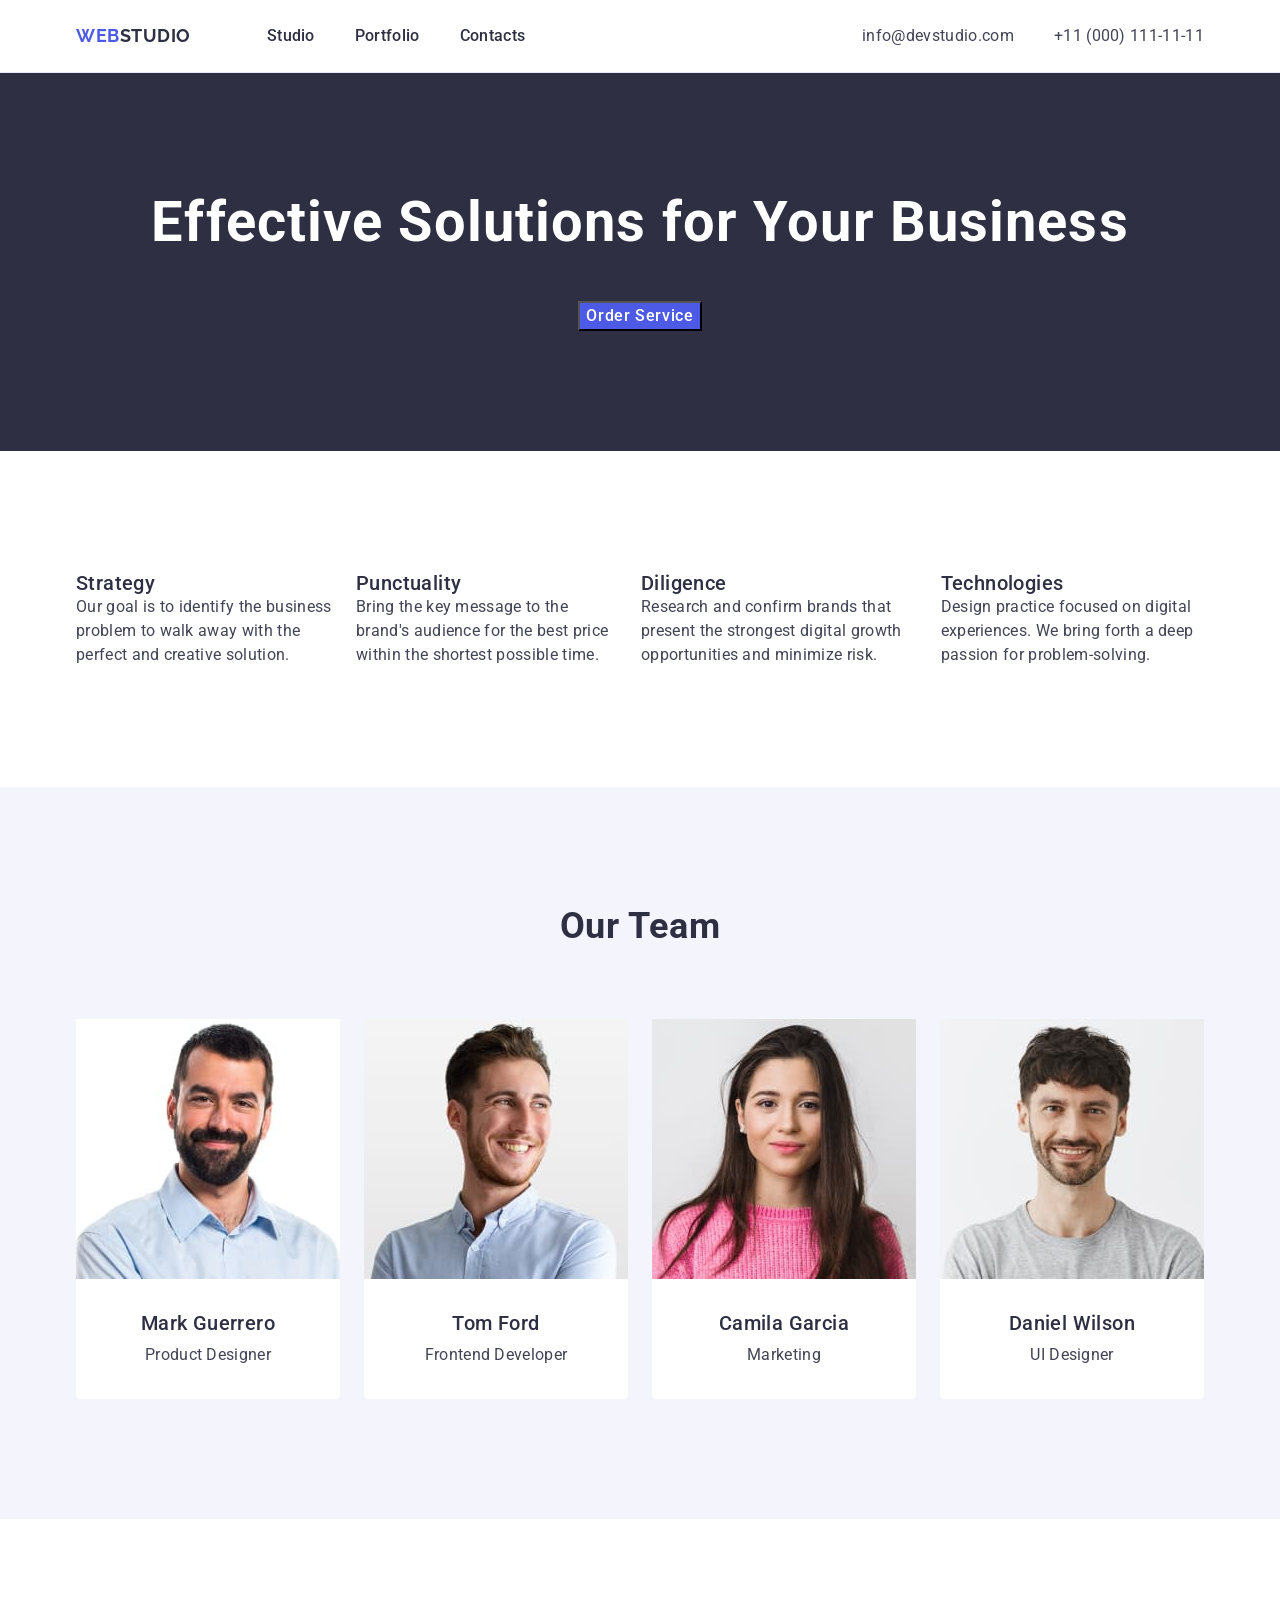
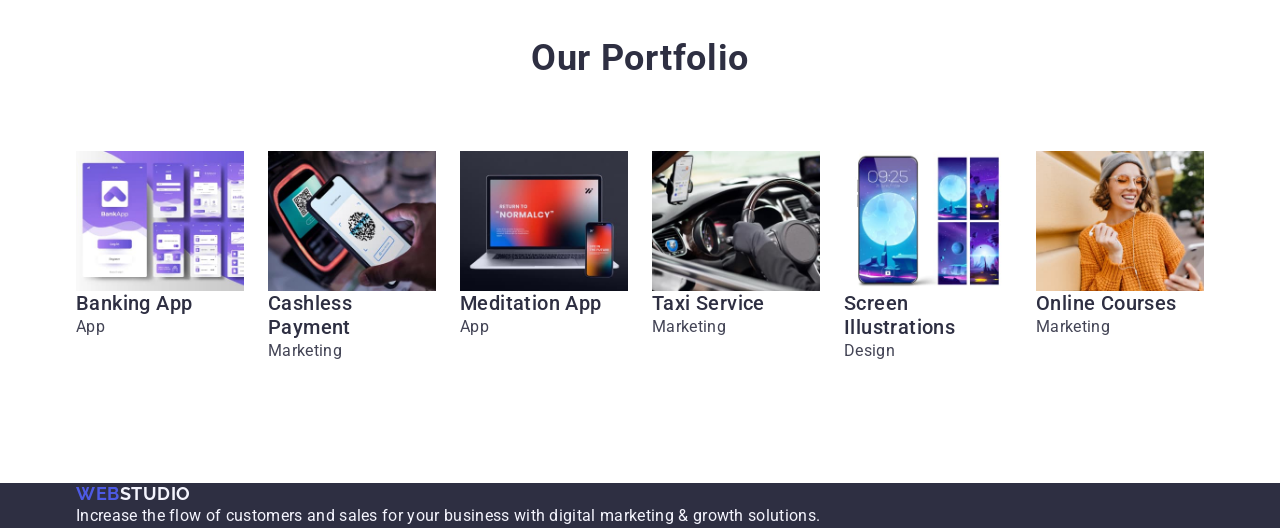
==== commit 0e9cae2f: "hm3" ====
--- a/index.html
+++ b/index.html
@@ -17,146 +17,168 @@
 <body>
     <!--Navigation-->
     <header class="page-header">
-        <nav class="header-nav">
-            <a class="logo header-logo" href="./index.html">Web<span class="logo-color">Studio</span></a>
-            <ul class="nav-list">
-                <li class="nav-item">
-                    <a class="nav-link" href="./index.html">Studio</a>
-                </li>
-                <li class="nav-item">
-                    <a class="nav-link" href="">Portfolio</a>
-                </li>
-                <li class="nav-item">
-                    <a class="nav-link" href="">Contacts</a>
-                </li>
-            </ul>
-        </nav>
-        <address class="contacts">
-            <ul class="contacts-list">
-                <li class="contacts-item">
-                    <a class="contacts-link" href="mailto:info@devstudio.com">info@devstudio.com</a>
-                </li>
-                <li class="contacts-item">
-                    <a class="contacts-link" href="tel:+110001111111">+11 (000) 111-11-11</a>
-                </li>
-            </ul>
-        </address>
+        <div class="container header-container">
+            <nav class="header-nav">
+                <a class="logo header-logo" href="./index.html">Web<span class="logo-color">Studio</span></a>
+                <ul class="nav-list">
+                    <li class="nav-item">
+                        <a class="nav-link" href="./index.html">Studio</a>
+                    </li>
+                    <li class="nav-item">
+                        <a class="nav-link" href="">Portfolio</a>
+                    </li>
+                    <li class="nav-item">
+                        <a class="nav-link" href="">Contacts</a>
+                    </li>
+                </ul>
+            </nav>
+            <address class="contacts">
+                <ul class="contacts-list">
+                    <li class="contacts-item">
+                        <a class="contacts-link" href="mailto:info@devstudio.com">info@devstudio.com</a>
+                    </li>
+                    <li class="contacts-item">
+                        <a class="contacts-link" href="tel:+110001111111">+11 (000) 111-11-11</a>
+                    </li>
+                </ul>
+            </address>
+        </div>
     </header>
 
     <main>
         <!--Hero section-->
-        <section class="hero">
-            <h1 class="hero-title">Effective Solutions for Your Business</h1>
-            <button class="hero-button" type="button">Order Service</button>
+        <section class="hero section">
+            <div class="container">
+                <h1 class="hero-title">Effective Solutions for Your Business</h1>
+                <button class="hero-button" type="button">Order Service</button>
+            </div>
         </section>
         <!--Benefits section-->
-        <section class="benefits">
-            <h2 class="section-title">Benefits</h2>
-            <ul class="benefits-list">
-                <li class="benefits-item">
-                    <h3 class="benefits-item-title">Strategy</h3>
-                    <p class="benefits-item-text">Our goal is to identify the business
-                        problem to walk away with the perfect and creative solution.
-                    </p>
-                </li>
-                <li class="benefits-item">
-                    <h3 class="benefits-item-title">Punctuality</h3>
-                    <p class="benefits-item-text">Bring the key message to the brand's audience
-                        for the best price within the shortest possible
-                        time.
-                    </p>
-                </li>
-                <li class="benefits-item">
-                    <h3 class="benefits-item-title">Diligence</h3>
-                    <p class="benefits-item-text">Research and confirm brands that present the strongest
-                        digital growth opportunities and minimize
-                        risk.
-                    </p>
-                </li>
-                <li class="benefits-item">
-                    <h3 class="benefits-item-title">Technologies</h3>
-                    <p class="benefits-item-text">Design practice focused on digital experiences.
-                        We bring forth a deep passion for
-                        problem-solving.
-                    </p>
-                </li>
-            </ul>
+        <section class="benefits section">
+            <div class="container">
+                <h2 class="section-title visually-hidden">Benefits</h2>
+                <ul class="benefits-list">
+                    <li class="benefits-item">
+                        <h3 class="benefits-item-title">Strategy</h3>
+                        <p class="benefits-item-text">Our goal is to identify the business
+                            problem to walk away with the perfect and creative solution.
+                        </p>
+                    </li>
+                    <li class="benefits-item">
+                        <h3 class="benefits-item-title">Punctuality</h3>
+                        <p class="benefits-item-text">Bring the key message to the brand's audience
+                            for the best price within the shortest possible
+                            time.
+                        </p>
+                    </li>
+                    <li class="benefits-item">
+                        <h3 class="benefits-item-title">Diligence</h3>
+                        <p class="benefits-item-text">Research and confirm brands that present the strongest
+                            digital growth opportunities and minimize
+                            risk.
+                        </p>
+                    </li>
+                    <li class="benefits-item">
+                        <h3 class="benefits-item-title">Technologies</h3>
+                        <p class="benefits-item-text">Design practice focused on digital experiences.
+                            We bring forth a deep passion for
+                            problem-solving.
+                        </p>
+                    </li>
+                </ul>
+            </div>
         </section>
         <!--Team section-->
-        <section class="team">
-            <h2 class="section-title">Our Team</h2>
-            <ul class="team-list">
-                <li class="team-item">
-                    <img class="team-item-img" src="./images/mark.jpg" alt="worker Mark" width="264" height="260">
-                    <h3 class="team-item-title">Mark Guerrero</h3>
-                    <p class="team-item-text">Product Designer</p>
-                </li>
-                <li class="team-item">
-                    <img class="team-item-img" src="./images/tom.jpg" alt="worker Tom" width="264" height="260">
-                    <h3 class="team-item-title">Tom Ford</h3>
-                    <p class="team-item-text">Frontend Developer</p>
-                </li>
-                <li class="team-item">
-                    <img class="team-item-img" src="./images/camila.jpg" alt="worker Camila" width="264" height="260">
-                    <h3 class="team-item-title">Camila Garcia</h3>
-                    <p class="team-item-text">Marketing</p>
-                </li>
-                <li class="team-item">
-                    <img class="team-item-img" src="./images/daniel.jpg" alt="worker Daniel" width="264" height="260">
-                    <h3 class="team-item-title">Daniel Wilson</h3>
-                    <p class="team-item-text">UI Designer</p>
-                </li>
-            </ul>
+        <section class="team section">
+            <div class="container">
+                <h2 class="section-title">Our Team</h2>
+                <ul class="team-list">
+                    <li class="team-item">
+                        <img class="team-item-img" src="./images/mark.jpg" alt="worker Mark" width="264" height="260">
+                        <div class="team-item-container">
+                            <h3 class="team-item-title">Mark Guerrero</h3>
+                            <p class="team-item-text">Product Designer</p>
+                        </div>
+                    </li>
+                    <li class="team-item">
+                        <img class="team-item-img" src="./images/tom.jpg" alt="worker Tom" width="264" height="260">
+                        <div class="team-item-container">
+                            <h3 class="team-item-title">Tom Ford</h3>
+                            <p class="team-item-text">Frontend Developer</p>
+                        </div>
+                    </li>
+                    <li class="team-item">
+                        <img class="team-item-img" src="./images/camila.jpg" alt="worker Camila" width="264"
+                            height="260">
+                        <div class="team-item-container">
+                            <h3 class="team-item-title">Camila Garcia</h3>
+                            <p class="team-item-text">Marketing</p>
+                        </div>
+                    </li>
+                    <li class="team-item">
+                        <img class="team-item-img" src="./images/daniel.jpg" alt="worker Daniel" width="264"
+                            height="260">
+                        <div class="team-item-container">
+                            <h3 class="team-item-title">Daniel Wilson</h3>
+                            <p class="team-item-text">UI Designer</p>
+                        </div>
+                    </li>
+                </ul>
+            </div>
         </section>
         <!--Portfolio section-->
-        <section class="portfolio">
-            <h2 class="section-title">Our Portfolio</h2>
-            <ul class="portfolio-list">
-                <li class="portfolio-item">
-                    <img class="portfolio-item-img" src="./images/bankingapp.jpg" alt="banking app design" width="360"
-                        height="300">
-                    <h3 class="portfolio-item-title">Banking App</h3>
-                    <p class="portfolio-item-text">App</p>
-                </li>
-                <li class="portfolio-item">
-                    <img class="portfolio-item-img" src="./images/cashlesspayment.jpg" alt="payment using qr code"
-                        width="360" height="300">
-                    <h3 class="portfolio-item-title">Cashless Payment</h3>
-                    <p class="portfolio-item-text">Marketing</p>
-                </li>
-                <li class="portfolio-item">
-                    <img class="portfolio-item-img" src="./images/meditationapp.jpg" alt="laptop and phone" width="360"
-                        height="300">
-                    <h3 class="portfolio-item-title">Meditation App</h3>
-                    <p class="portfolio-item-text">App</p>
-                </li>
-                <li class="portfolio-item">
-                    <img class="portfolio-item-img" src="./images/taxiservice.jpg" alt="car interior" width="360"
-                        height="300">
-                    <h3 class="portfolio-item-title">Taxi Service</h3>
-                    <p class="portfolio-item-text">Marketing</p>
-                </li>
-                <li class="portfolio-item">
-                    <img class="portfolio-item-img" src="./images/screenillustrations.jpg" alt="phone home screen"
-                        width="360" height="300">
-                    <h3 class="portfolio-item-title">Screen Illustrations</h3>
-                    <p class="portfolio-item-text">Design</p>
-                </li>
-                <li class="portfolio-item">
-                    <img class="portfolio-item-img" src="./images/onlinecourses.jpg"
-                        alt="girl with headphones and a phone in her hands" width="360" height="300">
-                    <h3 class="portfolio-item-title">Online Courses</h3>
-                    <p class="portfolio-item-text">Marketing</p>
-                </li>
-            </ul>
+        <section class="portfolio section">
+            <div class="container">
+                <h2 class="section-title">Our Portfolio</h2>
+                <ul class="portfolio-list">
+                    <li class="portfolio-item">
+                        <img class="portfolio-item-img" src="./images/bankingapp.jpg" alt="banking app design"
+                            width="360" height="300">
+                        <h3 class="portfolio-item-title">Banking App</h3>
+                        <p class="portfolio-item-text">App</p>
+                    </li>
+                    <li class="portfolio-item">
+                        <img class="portfolio-item-img" src="./images/cashlesspayment.jpg" alt="payment using qr code"
+                            width="360" height="300">
+                        <h3 class="portfolio-item-title">Cashless Payment</h3>
+                        <p class="portfolio-item-text">Marketing</p>
+                    </li>
+                    <li class="portfolio-item">
+                        <img class="portfolio-item-img" src="./images/meditationapp.jpg" alt="laptop and phone"
+                            width="360" height="300">
+                        <h3 class="portfolio-item-title">Meditation App</h3>
+                        <p class="portfolio-item-text">App</p>
+                    </li>
+                    <li class="portfolio-item">
+                        <img class="portfolio-item-img" src="./images/taxiservice.jpg" alt="car interior" width="360"
+                            height="300">
+                        <h3 class="portfolio-item-title">Taxi Service</h3>
+                        <p class="portfolio-item-text">Marketing</p>
+                    </li>
+                    <li class="portfolio-item">
+                        <img class="portfolio-item-img" src="./images/screenillustrations.jpg" alt="phone home screen"
+                            width="360" height="300">
+                        <h3 class="portfolio-item-title">Screen Illustrations</h3>
+                        <p class="portfolio-item-text">Design</p>
+                    </li>
+                    <li class="portfolio-item">
+                        <img class="portfolio-item-img" src="./images/onlinecourses.jpg"
+                            alt="girl with headphones and a phone in her hands" width="360" height="300">
+                        <h3 class="portfolio-item-title">Online Courses</h3>
+                        <p class="portfolio-item-text">Marketing</p>
+                    </li>
+                </ul>
+            </div>
         </section>
     </main>
 
     <footer class="page-footer">
-        <a class="logo footer-logo" href="./index.html">Web<span class="logo-color">Studio</span></a>
-        <p class="footer-text">Increase the flow of customers and sales for your business
-            with digital marketing & growth solutions.
-        </p>
+        <div class="container">
+            <a class="logo footer-logo" href="./index.html">Web<span class="logo-color">Studio</span></a>
+            <p class="footer-text">Increase the flow of customers and sales for your business
+                with digital marketing & growth solutions.
+            </p>
+        </div>
     </footer>
 </body>
 
--- a/css/styles.css
+++ b/css/styles.css
@@ -1,6 +1,18 @@
 ul,
 ol {
     list-style-type: none;
+    margin: 0;
+    padding: 0;
+}
+
+.container {
+    max-width: 1158px;
+    padding: 0 15px;
+    margin: 0 auto;
+}
+
+h1, h2, h3, h4, h5, h6, p {
+    margin: 0;
 }
 
 a {
@@ -18,7 +30,56 @@
     background-color: #fff;
 }
 
+img {
+    display: block;
+    max-width: 100%;
+    height: auto;
+}
+
+.section {
+    padding: 120px 0;
+}
+
+.visually-hidden {
+    position: absolute;
+    width: 1px;
+    height: 1px;
+    margin: -1px;
+    border: 0;
+    padding: 0;
+
+    white-space: nowrap;
+    clip-path: inset(100%);
+    clip: rect(0 0 0 0);
+    overflow: hidden;
+}
+
 /*=============HEADER STYLES==========*/
+.page-header {
+    border-bottom: 1px solid #e7e9fc;
+}
+
+.header-container {
+    display: flex;
+    align-items: center;
+}
+
+.header-nav {
+    display: flex;
+    align-items: center;
+}
+
+.nav-list {
+    display: flex;
+    align-items: center;
+    gap: 40px;
+}
+
+.header-logo {
+    padding: 24px 0;
+    margin-right: 76px;
+}
+
 .logo {
     font-family: "Raleway", sans-serif;
     font-weight: 700;
@@ -34,6 +95,8 @@
 }
 
 .nav-link {
+    display: block;
+    padding: 24px 0;
     font-weight: 500;
     font-size: 16px;
     line-height: 1.5;
@@ -50,6 +113,13 @@
 
 .contacts {
     font-style: normal;
+    margin-left: auto;
+}
+
+.contacts-list {
+    display: flex;
+    align-items: center;
+    gap: 40px;
 }
 
 .contacts-link {
@@ -57,6 +127,8 @@
     line-height: 1.5;
     letter-spacing: 0.02em;
     color: #434455;
+    display: block;
+    padding: 24px 0;
 }
 
 /*============/HEADER STYLES==========*/
@@ -70,6 +142,7 @@
     text-align: center;
     color: #2e2f42;
     text-transform: capitalize;
+    margin-bottom: 72px;
 }
 
 .hero {
@@ -83,6 +156,9 @@
     letter-spacing: 0.02em;
     text-align: center;
     color: #fff;
+    margin-right: auto;
+    margin-left: auto;
+    margin-bottom: 48px;
 }
 
 .hero-button {
@@ -92,6 +168,9 @@
     letter-spacing: 0.04em;
     color: #fff;
     background-color: #4d5ae5;
+    margin-right: auto;
+    margin-left: auto;
+    display: block;
 }
 
 .hero-button:hover,
@@ -99,6 +178,12 @@
     background-color: #404bbf;
 }
 
+.benefits-list {
+    display: flex;
+    gap: 24px;
+    width: calc((100%-72)/4);
+}
+
 .benefits-item-title {
     font-weight: 500;
     font-size: 20px;
@@ -120,6 +205,17 @@
 
 .team-item {
     background-color: #FFFFFF;
+    border-radius: 0 0 4px 4px;
+}
+
+.team-list {
+    display: flex;
+    gap: 24px;
+    width: calc((100%-72)/4);
+}
+
+.team-item-container {
+    padding: 32px 16px;
 }
 
 .team-item-title {
@@ -129,6 +225,7 @@
     letter-spacing: 0.02em;
     text-align: center;
     color: #2e2f42;
+    padding-bottom: 8px;
 }
 
 .team-item-text {
@@ -137,6 +234,12 @@
     letter-spacing: 0.02em;
     text-align: center;
     color: #434455;
+}
+
+.portfolio-list {
+    display: flex;
+    gap: 24px;
+    width: calc((100%-120)/6);
 }
 
 .portfolio-item-title {
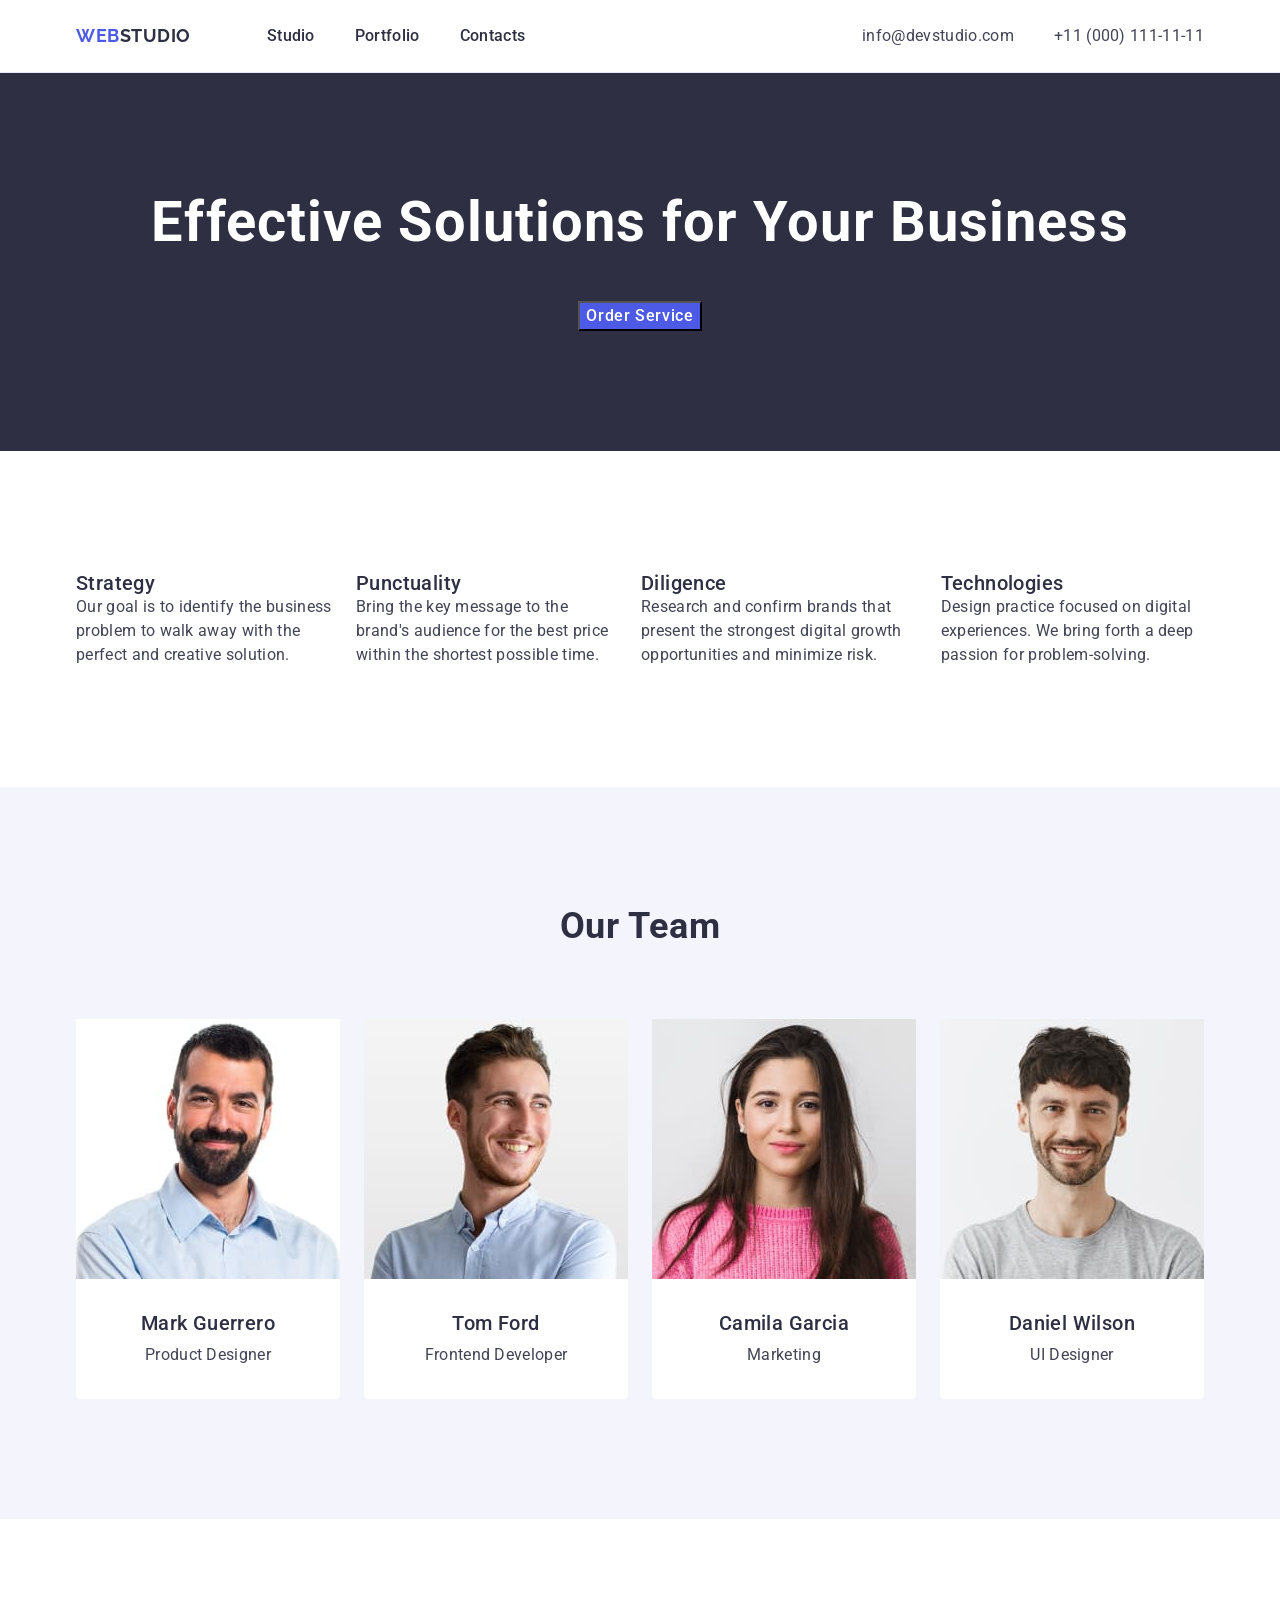
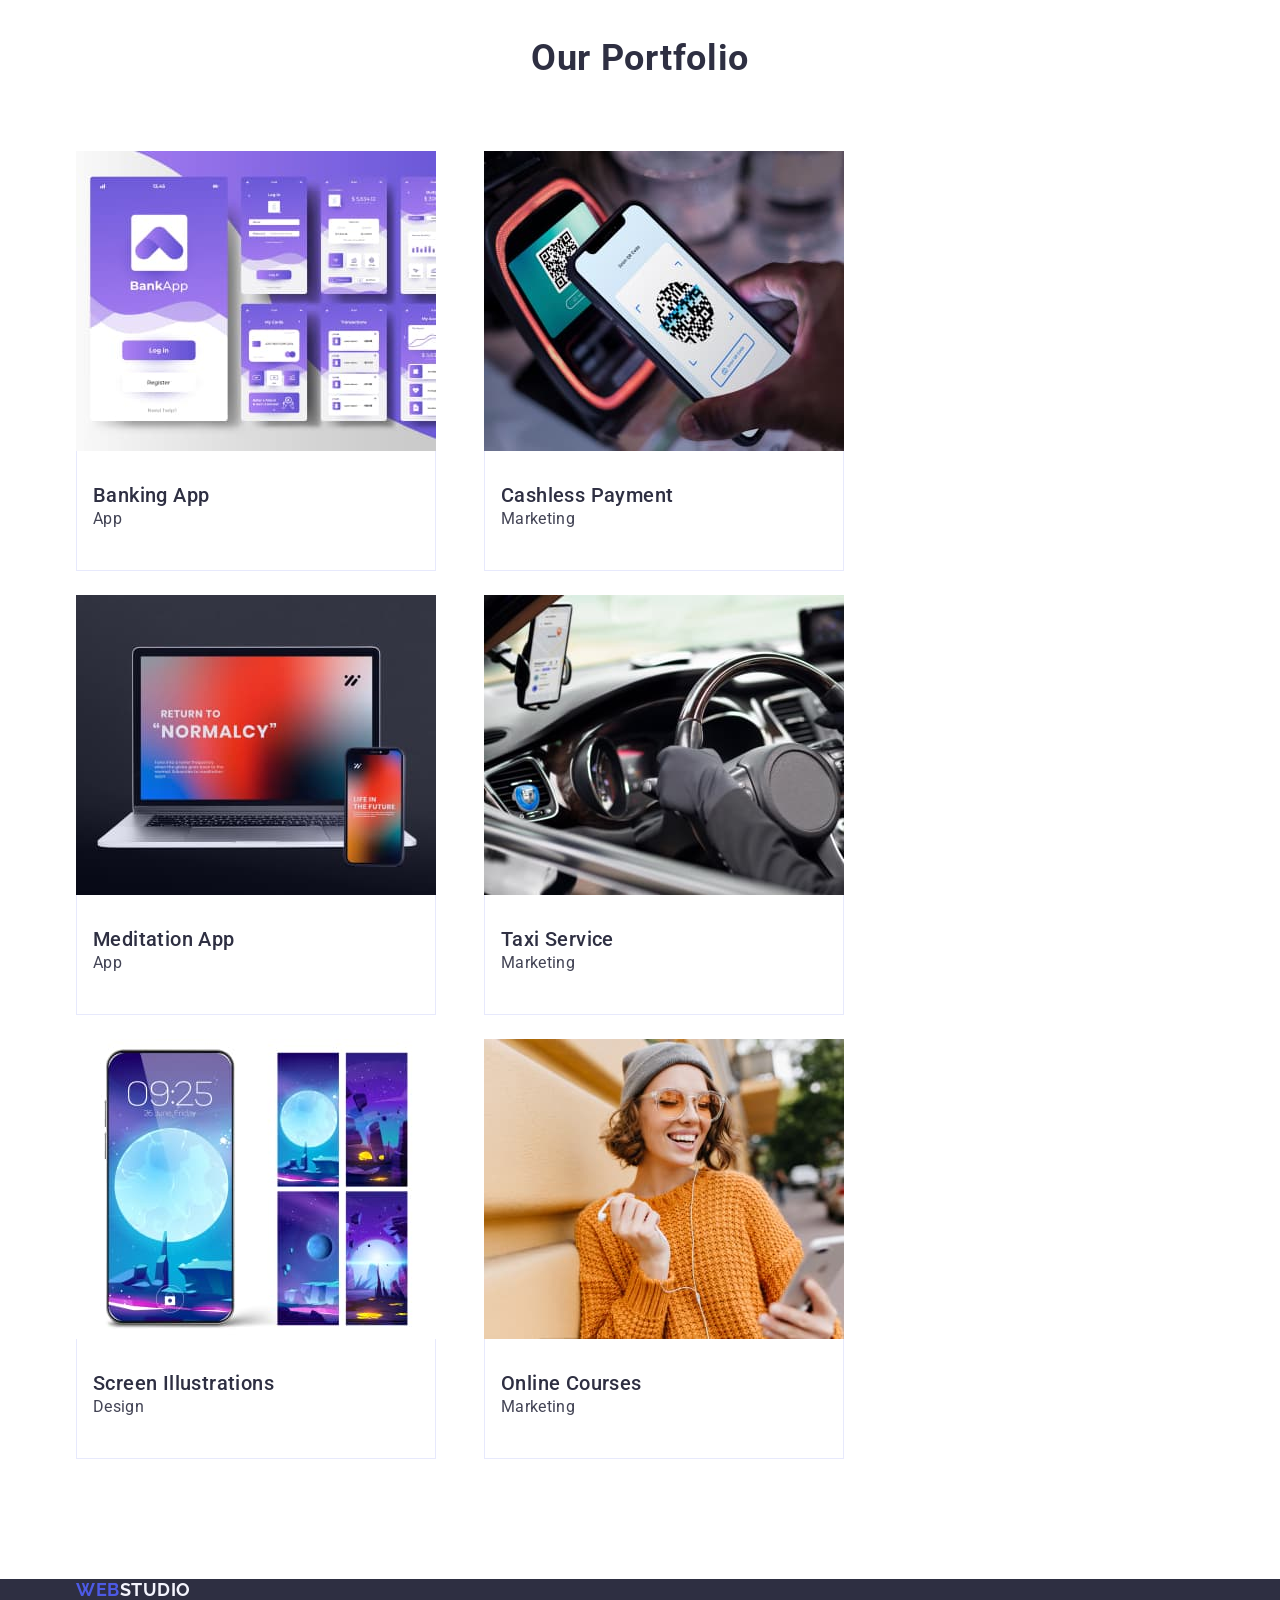
==== commit 291589c0: "hm3-edits" ====
--- a/index.html
+++ b/index.html
@@ -134,38 +134,50 @@
                     <li class="portfolio-item">
                         <img class="portfolio-item-img" src="./images/bankingapp.jpg" alt="banking app design"
                             width="360" height="300">
-                        <h3 class="portfolio-item-title">Banking App</h3>
-                        <p class="portfolio-item-text">App</p>
+                        <div class="portfolio-item-container">
+                            <h3 class="portfolio-item-title">Banking App</h3>
+                            <p class="portfolio-item-text">App</p>
+                        </div>
                     </li>
                     <li class="portfolio-item">
                         <img class="portfolio-item-img" src="./images/cashlesspayment.jpg" alt="payment using qr code"
                             width="360" height="300">
-                        <h3 class="portfolio-item-title">Cashless Payment</h3>
-                        <p class="portfolio-item-text">Marketing</p>
+                        <div class="portfolio-item-container">
+                            <h3 class="portfolio-item-title">Cashless Payment</h3>
+                            <p class="portfolio-item-text">Marketing</p>
+                        </div>
                     </li>
                     <li class="portfolio-item">
                         <img class="portfolio-item-img" src="./images/meditationapp.jpg" alt="laptop and phone"
                             width="360" height="300">
-                        <h3 class="portfolio-item-title">Meditation App</h3>
-                        <p class="portfolio-item-text">App</p>
+                        <div class="portfolio-item-container">
+                            <h3 class="portfolio-item-title">Meditation App</h3>
+                            <p class="portfolio-item-text">App</p>
+                        </div>
                     </li>
                     <li class="portfolio-item">
                         <img class="portfolio-item-img" src="./images/taxiservice.jpg" alt="car interior" width="360"
                             height="300">
-                        <h3 class="portfolio-item-title">Taxi Service</h3>
-                        <p class="portfolio-item-text">Marketing</p>
+                        <div class="portfolio-item-container">
+                            <h3 class="portfolio-item-title">Taxi Service</h3>
+                            <p class="portfolio-item-text">Marketing</p>
+                        </div>
                     </li>
                     <li class="portfolio-item">
                         <img class="portfolio-item-img" src="./images/screenillustrations.jpg" alt="phone home screen"
                             width="360" height="300">
-                        <h3 class="portfolio-item-title">Screen Illustrations</h3>
-                        <p class="portfolio-item-text">Design</p>
+                        <div class="portfolio-item-container">
+                            <h3 class="portfolio-item-title">Screen Illustrations</h3>
+                            <p class="portfolio-item-text">Design</p>
+                        </div>
                     </li>
                     <li class="portfolio-item">
                         <img class="portfolio-item-img" src="./images/onlinecourses.jpg"
                             alt="girl with headphones and a phone in her hands" width="360" height="300">
-                        <h3 class="portfolio-item-title">Online Courses</h3>
-                        <p class="portfolio-item-text">Marketing</p>
+                        <div class="portfolio-item-container">
+                            <h3 class="portfolio-item-title">Online Courses</h3>
+                            <p class="portfolio-item-text">Marketing</p>
+                        </div>
                     </li>
                 </ul>
             </div>
--- a/css/styles.css
+++ b/css/styles.css
@@ -238,7 +238,9 @@
 
 .portfolio-list {
     display: flex;
-    gap: 24px;
+    flex-wrap:wrap;
+    row-gap: 24px;
+    column-gap: 48px;
     width: calc((100%-120)/6);
 }
 
@@ -257,6 +259,14 @@
     color: #434455;
 }
 
+.portfolio-item-container {
+    border-bottom: 1px solid #e7e9fc;
+    border-left: 1px solid #e7e9fc;
+    border-right: 1px solid #e7e9fc;
+    padding: 32px 16px;
+    width: 360px;
+    height: 120px;
+}
 /*============/MAIN STYLES============*/
 
 /*=============FOOTER STYLES==========*/
